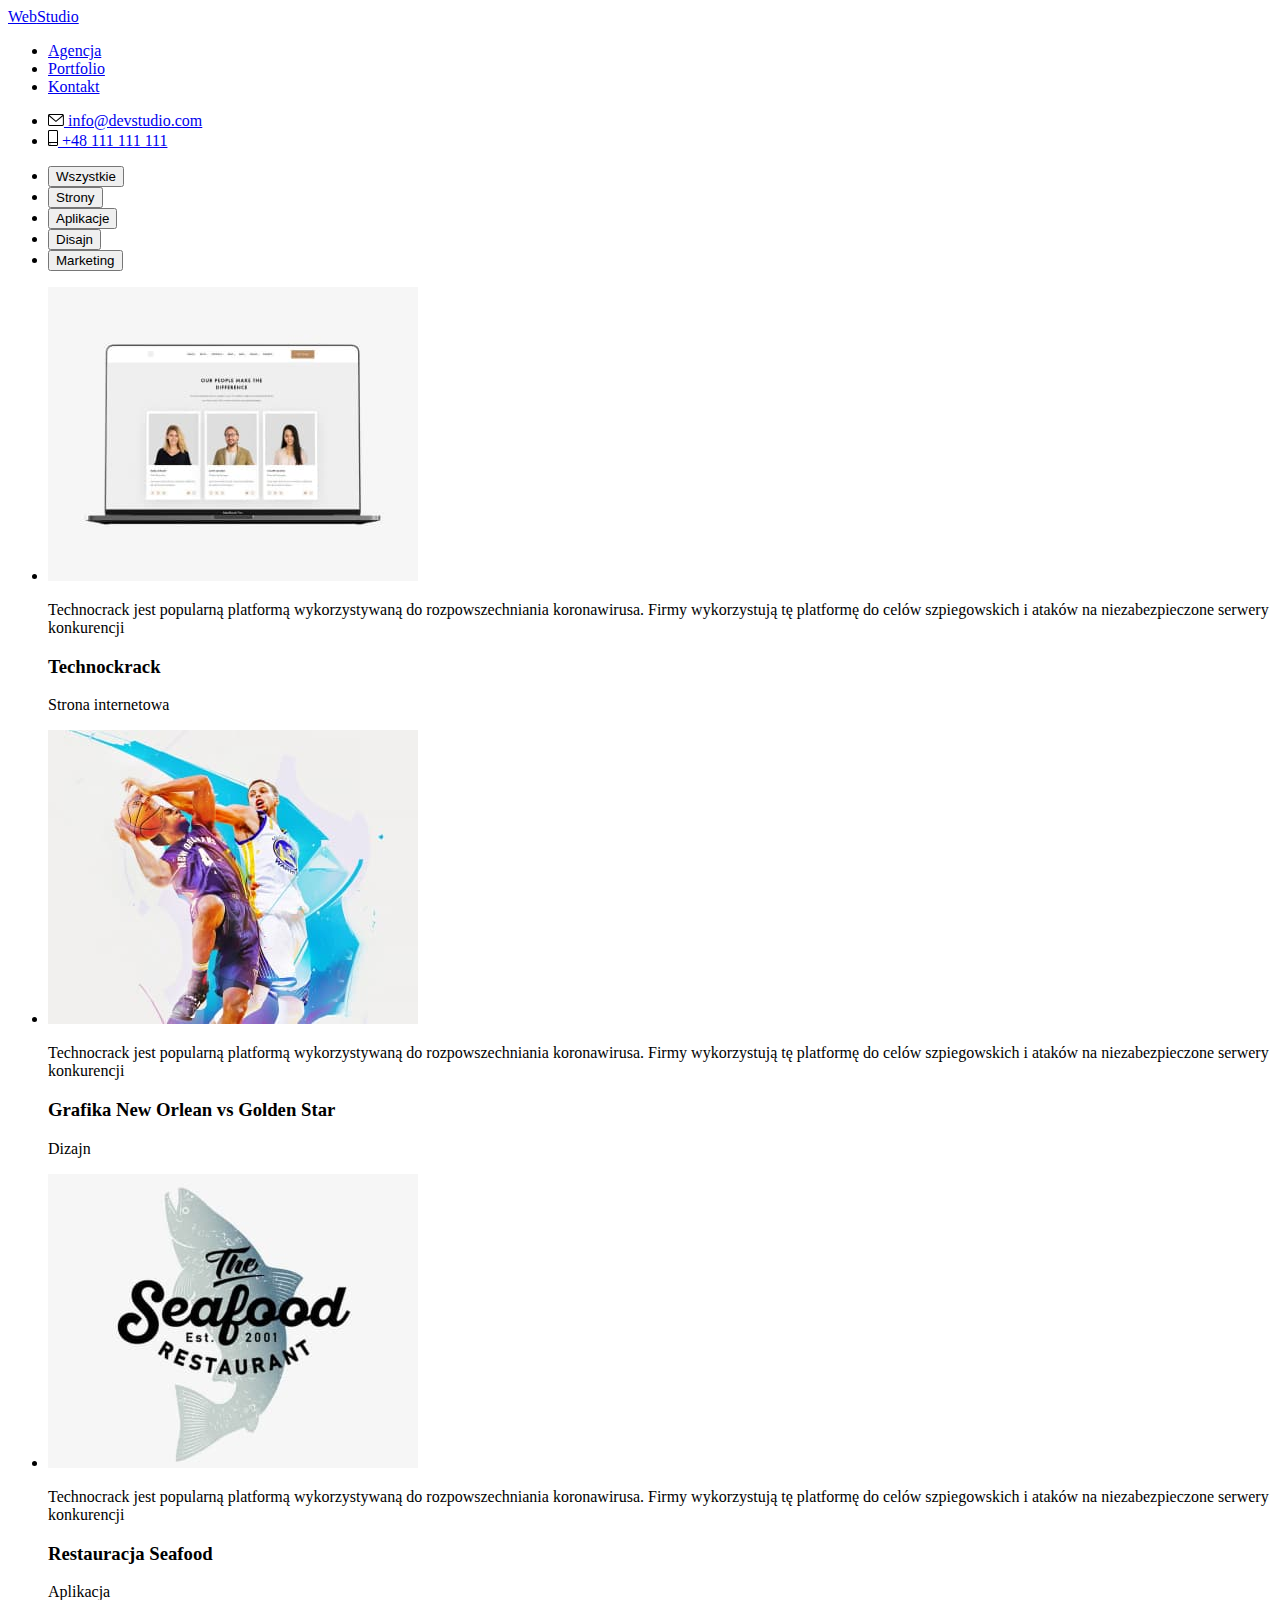
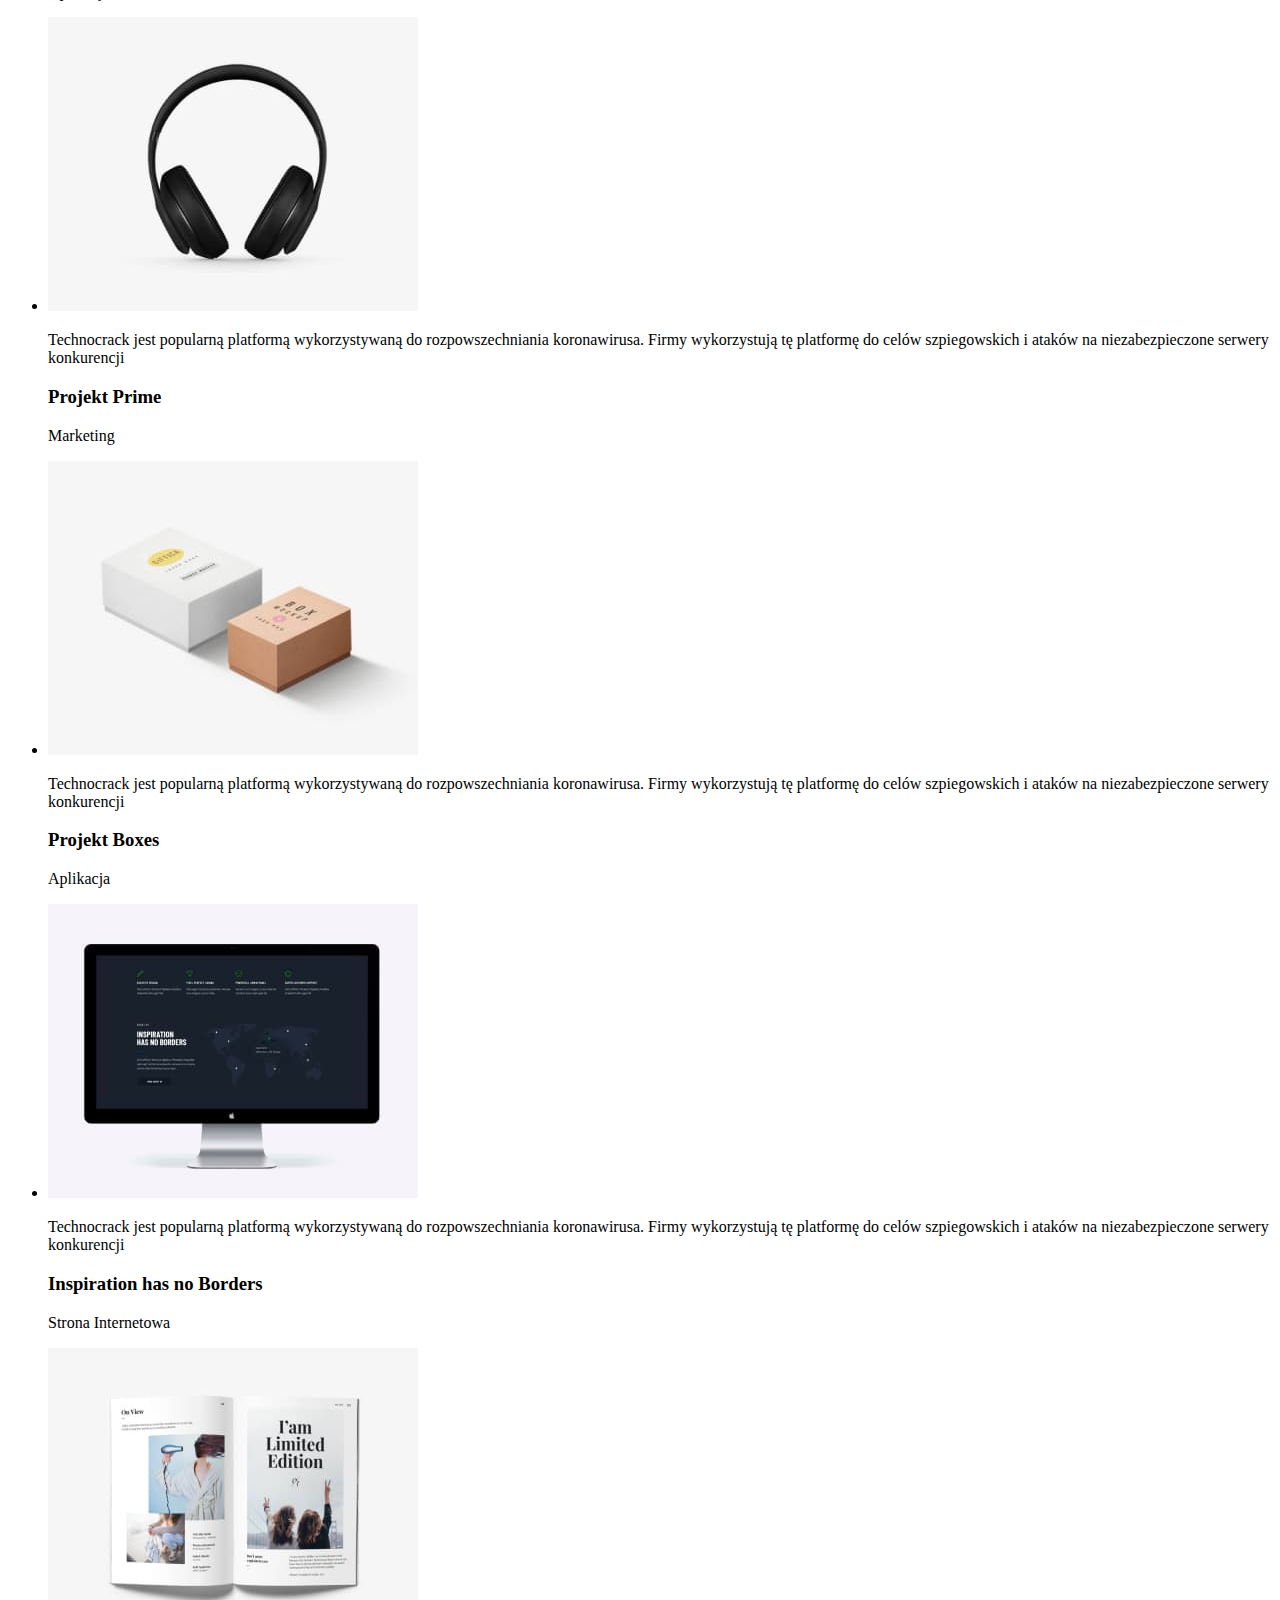
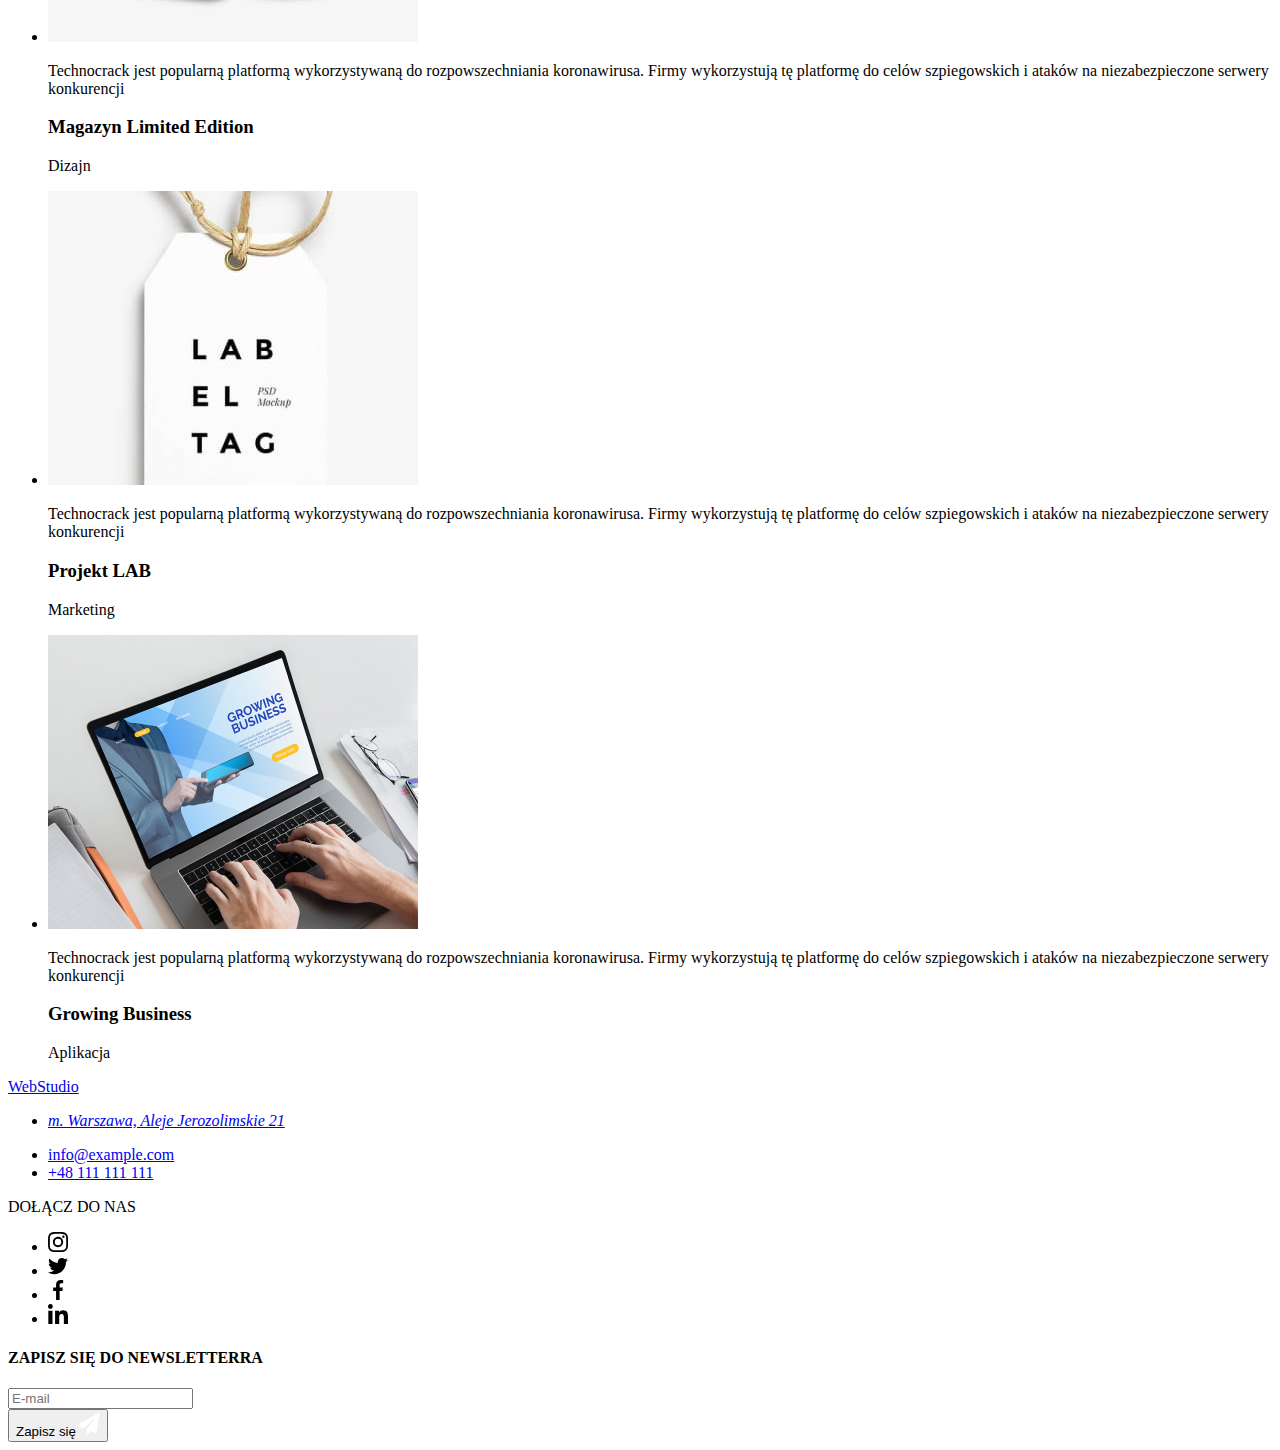
==== portfolio.html @ 10759c7d "e" ====
<!DOCTYPE html>
<html lang="en">

<head>
  <link rel="stylesheet" href="https://cdnjs.cloudflare.com/ajax/libs/modern-normalize/1.1.0/modern-normalize.min.css"
    integrity="sha512-wpPYUAdjBVSE4KJnH1VR1HeZfpl1ub8YT/NKx4PuQ5NmX2tKuGu6U/JRp5y+Y8XG2tV+wKQpNHVUX03MfMFn9Q=="
    crossorigin="anonymous" referrerpolicy="no-referrer" />
  <link rel="stylesheet" href="./css/styles.css" />
  <meta charset="UTF-8" />
  <meta http-equiv="X-UA-Compatible" content="IE=edge" />
  <meta name="viewport" content="width=device-width, initial-scale=1.0" />
  <link rel="preconnect" href="https://fonts.googleapis.com" />
  <link rel="preconnect" href="https://fonts.gstatic.com" crossorigin />
  <link
    href="https://fonts.googleapis.com/css2?family=Montserrat:wght@400;700&family=Raleway:wght@700&family=Roboto:wght@400;500;700&display=swap"
    rel="stylesheet" />
  <title>Web Studio</title>
</head>

<body>
  <header class="page-header">
    <div class="container container-class">
      <div class="logo-position">
        <a class="logo" href="./index.html"><span class="blue-font">Web</span>Studio</a>
      </div>
      <div class="menu-position">
        <nav>
          <ul class="menu1">
            <li class="item">
              <a class="another-none" href="./index.html">Agencja</a>
            </li>
            <li class="item">
              <a class="another-none active" href="./portfolio.html">Portfolio</a>
            </li>
            <li class="item"><a class="another-none" href="#">Kontakt</a></li>
          </ul>
        </nav>
      </div>
      <div class="header-adress">
        <ul>
          <li>
            <a class="clients-item" href="mailto:info@devstudio.com"><svg class="clients-item-svg" width="16px"
                height="12px">
                <use href="./images/icons.svg#icon-envelope"></use>
              </svg>
              info@devstudio.com
            </a>
          </li>
          <li>
            <a class="clients-item" href="tel:48111111111"><svg class="clients-item-svg" width="10px" height="16px">
                <use href="./images/icons.svg#icon-smartphone"></use>
              </svg>
              +48 111 111 111
            </a>
          </li>
        </ul>
      </div>
    </div>
  </header>

  <main>
    <!--portfolio-->
    <section class="section section1">
      <div class="container">
        <ul class="menu">
          <li class="buttons">
            <button class="button" type="button">Wszystkie</button>
          </li>
          <li class="buttons">
            <button class="button" type="button">Strony</button>
          </li>
          <li class="buttons">
            <button class="button" type="button">Aplikacje</button>
          </li>
          <li class="buttons">
            <button class="button" type="button">Disajn</button>
          </li>
          <li class="buttons">
            <button class="button" type="button">Marketing</button>
          </li>
        </ul>

        <ul class="portfolio card-set">
          <li class="card">
            <div class="imgoverlay-container">
              <img class="overlay" src="images/Portfolio/ekran.jpg" alt="ekran monitora" width="370" height="294" />

              <div class="overlay__function">
                <p class="overlay__description">
                  Technocrack jest popularną platformą wykorzystywaną do
                  rozpowszechniania koronawirusa. Firmy wykorzystują tę
                  platformę do celów szpiegowskich i ataków na
                  niezabezpieczone serwery konkurencji
                </p>
              </div>
            </div>
            <div class="h3p">
              <h3>Technockrack</h3>
              <p>Strona internetowa</p>
            </div>
          </li>
          <li class="card">
            <div class="imgoverlay-container">
              <img class="overlay" src="images/Portfolio/koszykarze.jpg" alt="koszykarze z piłką" width="370"
                height="294" />
              <div class="overlay__function">
                <p class="overlay__description">
                  Technocrack jest popularną platformą wykorzystywaną do
                  rozpowszechniania koronawirusa. Firmy wykorzystują tę
                  platformę do celów szpiegowskich i ataków na
                  niezabezpieczone serwery konkurencji
                </p>
              </div>
            </div>
            <div class="h3p">
              <h3>Grafika New Orlean vs Golden Star</h3>
              <p>Dizajn</p>
            </div>
          </li>
          <li class="card">
            <div class="imgoverlay-container">
              <img class="overlay" src="images/Portfolio/logo.jpg" alt="logo restauracji" width="370" height="294" />
              <div class="overlay__function">
                <p class="overlay__description">
                  Technocrack jest popularną platformą wykorzystywaną do
                  rozpowszechniania koronawirusa. Firmy wykorzystują tę
                  platformę do celów szpiegowskich i ataków na
                  niezabezpieczone serwery konkurencji
                </p>
              </div>
            </div>
            <div class="h3p">
              <h3>Restauracja Seafood</h3>
              <p>Aplikacja</p>
            </div>
          </li>
          <li class="card">
            <div class="imgoverlay-container">
              <img class="overlay" src="images/Portfolio/słuchawki.jpg" alt="słuchawki" width="370" height="294" />
              <div class="overlay__function">
                <p class="overlay__description">
                  Technocrack jest popularną platformą wykorzystywaną do
                  rozpowszechniania koronawirusa. Firmy wykorzystują tę
                  platformę do celów szpiegowskich i ataków na
                  niezabezpieczone serwery konkurencji
                </p>
              </div>
            </div>
            <div class="h3p">
              <h3>Projekt Prime</h3>
              <p>Marketing</p>
            </div>
          </li>

          <li class="card">
            <div class="imgoverlay-container">
              <img class="overlay" src="images/Portfolio/boxes.jpg" alt="pudełka" width="370" height="294" />
              <div class="overlay__function">
                <p class="overlay__description">
                  Technocrack jest popularną platformą wykorzystywaną do
                  rozpowszechniania koronawirusa. Firmy wykorzystują tę
                  platformę do celów szpiegowskich i ataków na
                  niezabezpieczone serwery konkurencji
                </p>
              </div>
            </div>
            <div class="h3p">
              <h3>Projekt Boxes</h3>
              <p>Aplikacja</p>
            </div>
          </li>
          <li class="card">
            <div class="imgoverlay-container">
              <img class="overlay" src="images/Portfolio/window.jpg" alt="ekran" width="370" height="294" />
              <div class="overlay__function">
                <p class="overlay__description">
                  Technocrack jest popularną platformą wykorzystywaną do
                  rozpowszechniania koronawirusa. Firmy wykorzystują tę
                  platformę do celów szpiegowskich i ataków na
                  niezabezpieczone serwery konkurencji
                </p>
              </div>
            </div>
            <div class="h3p">
              <h3>Inspiration has no Borders</h3>
              <p>Strona Internetowa</p>
            </div>
          </li>
          <li class="card">
            <div class="imgoverlay-container">
              <img class="overlay" src="images/Portfolio/book.jpg" alt="książka" width="370" height="294" />
              <div class="overlay__function">
                <p class="overlay__description">
                  Technocrack jest popularną platformą wykorzystywaną do
                  rozpowszechniania koronawirusa. Firmy wykorzystują tę
                  platformę do celów szpiegowskich i ataków na
                  niezabezpieczone serwery konkurencji
                </p>
              </div>
            </div>
            <div class="h3p">
              <h3>Magazyn Limited Edition</h3>
              <p>Dizajn</p>
            </div>
          </li>
          <li class="card">
            <div class="imgoverlay-container">
              <img class="overlay" src="images/Portfolio/zawieszka.jpg" alt="zawieszka" width="370" height="294" />
              <div class="overlay__function">
                <p class="overlay__description">
                  Technocrack jest popularną platformą wykorzystywaną do
                  rozpowszechniania koronawirusa. Firmy wykorzystują tę
                  platformę do celów szpiegowskich i ataków na
                  niezabezpieczone serwery konkurencji
                </p>
              </div>
            </div>
            <div class="h3p">
              <h3>Projekt LAB</h3>
              <p>Marketing</p>
            </div>
          </li>
          <li class="card">
            <div class="imgoverlay-container">
              <img class="overlay" src="images/Portfolio/laptop.jpg" alt="laptop" width="370" height="294" />
              <div class="overlay__function">
                <p class="overlay__description">
                  Technocrack jest popularną platformą wykorzystywaną do
                  rozpowszechniania koronawirusa. Firmy wykorzystują tę
                  platformę do celów szpiegowskich i ataków na
                  niezabezpieczone serwery konkurencji
                </p>
              </div>
            </div>
            <div class="h3p">
              <h3>Growing Business</h3>
              <p>Aplikacja</p>
            </div>
          </li>
        </ul>
      </div>
    </section>
  </main>

  <footer>
    <div class="container-footer ">
      <div class="footer-block">
        <a class="logo logo-color" href="#"><span class="blue-font">Web</span>Studio</a>

        <address>
          <ul>
            <li>
              <a href="https://goo.gl/maps/x3iuPh3qe1rizQfR7" target="_blank">m. Warszawa, Aleje
                Jerozolimskie 21</a>
            </li>
          </ul>
        </address>

        <div class="footer-color">
          <ul>
            <li><a href="mailto:info@example.com">info@example.com</a></li>
            <li><a href="tel:48111111111">+48 111 111 111</a></li>
          </ul>
        </div>
      </div>
      <div class="footer-block1">
        <div class="join-to-us">
          <p>DOŁĄCZ DO NAS</p>

         
          <ul>
            <li><a class="item-svg-footer" href="#"><svg width="20px" height="20px">
                  <use href="./images/icons.svg#icon-instagram"></use>
                </svg></a></li>


            <li><a class="item-svg-footer" href="#"><svg width="20px" height="20px">
                  <use href="./images/icons.svg#icon-twitter"></use>
                </svg></a></li>


            <li><a class="item-svg-footer" href="#"><svg width="20px" height="20px">
                  <use href="./images/icons.svg#icon-facebook"></use>
                </svg></a></li>

            <li><a class="item-svg-footer" href="#"><svg width="20px" height="20px">
                  <use href="./images/icons.svg#icon-linkedin"></use>
                </svg></a></li>
          </ul>

        </div>
      </div>
      <div class="footer-block2">
        <h4 class="newsletter-h4">ZAPISZ SIĘ DO NEWSLETTERRA</h4>
       <div class="newsletter-block">
            <form class="newsletter-label">
              <label for="review">
                <input name="review" id="review" placeholder="E-mail">
                
              </label>
            </form>
            <button class="newsletter-button" type="submit">Zapisz się<svg class="svg-icon-send" width="24px"
                height="24px">
                <use href="./images/icons.svg#icon-send"></use>
              </svg></button>
            </div>
      </div>
    </div>

  </footer>
</body>

</html>
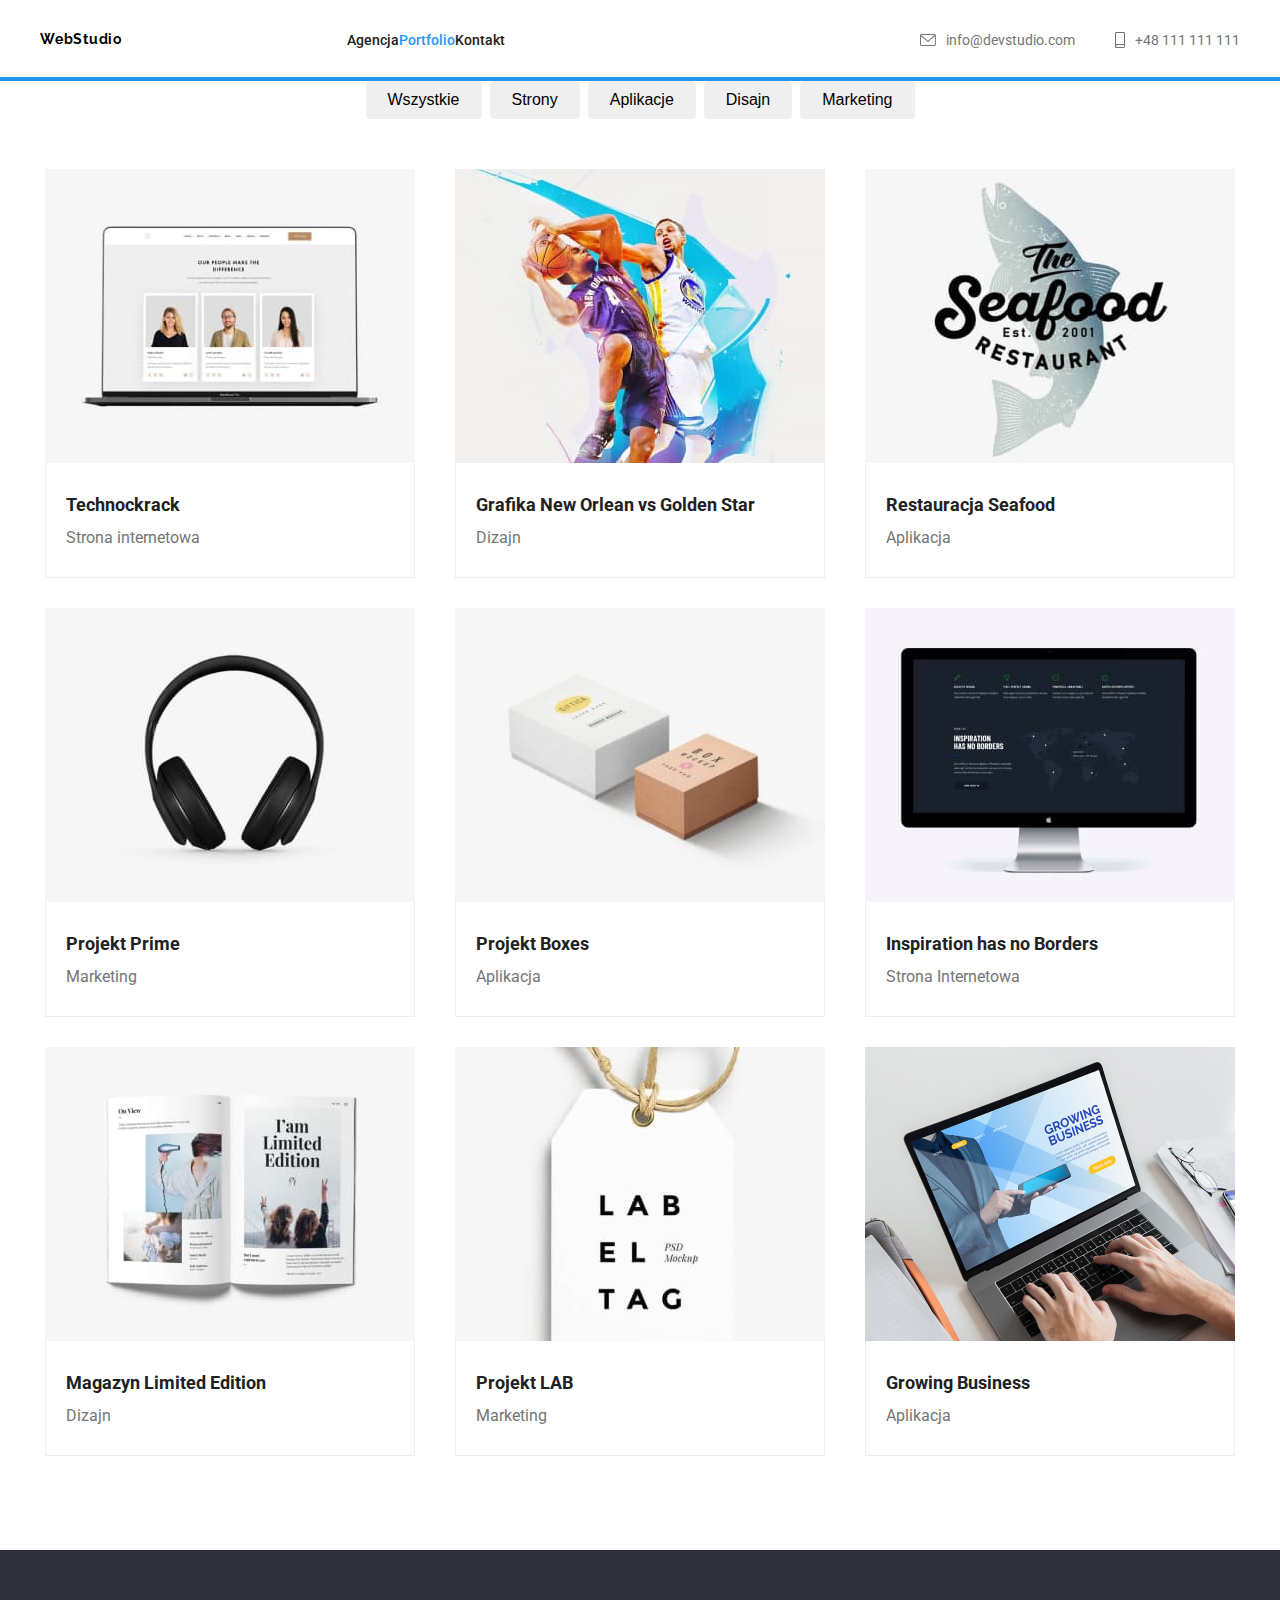
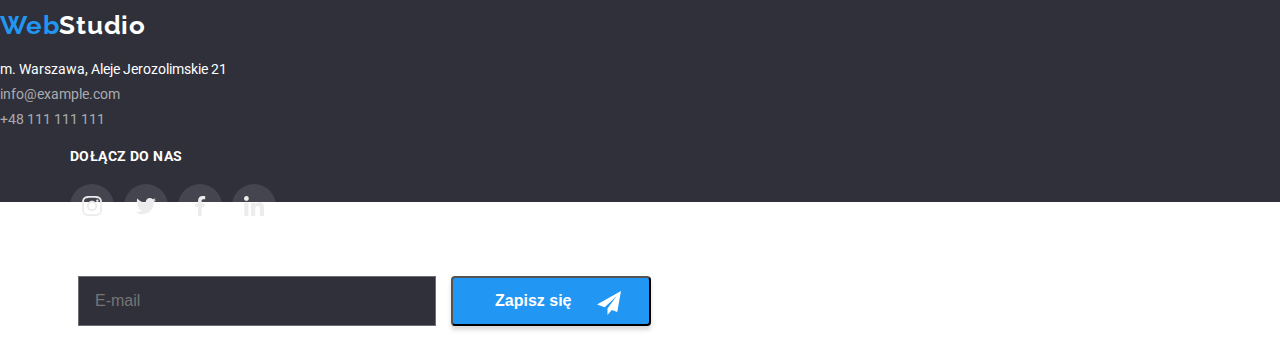
==== commit 60c67830: "feat and init hw-07" ====
--- a/portfolio.html
+++ b/portfolio.html
@@ -5,7 +5,7 @@
   <link rel="stylesheet" href="https://cdnjs.cloudflare.com/ajax/libs/modern-normalize/1.1.0/modern-normalize.min.css"
     integrity="sha512-wpPYUAdjBVSE4KJnH1VR1HeZfpl1ub8YT/NKx4PuQ5NmX2tKuGu6U/JRp5y+Y8XG2tV+wKQpNHVUX03MfMFn9Q=="
     crossorigin="anonymous" referrerpolicy="no-referrer" />
-  <link rel="stylesheet" href="./css/styles.css" />
+  <link rel="stylesheet" href="./css/main.min.css" />
   <meta charset="UTF-8" />
   <meta http-equiv="X-UA-Compatible" content="IE=edge" />
   <meta name="viewport" content="width=device-width, initial-scale=1.0" />
@@ -20,19 +20,19 @@
 <body>
   <header class="page-header">
     <div class="container container-class">
-      <div class="logo-position">
-        <a class="logo" href="./index.html"><span class="blue-font">Web</span>Studio</a>
-      </div>
-      <div class="menu-position">
+      <div class="logo">
+        <a class="logo-light" href="./index.html"><span class="logo-hover">Web</span>Studio</a>
+      </div>
+      <div class="header-navigation">
         <nav>
-          <ul class="menu1">
-            <li class="item">
-              <a class="another-none" href="./index.html">Agencja</a>
-            </li>
-            <li class="item">
-              <a class="another-none active" href="./portfolio.html">Portfolio</a>
-            </li>
-            <li class="item"><a class="another-none" href="#">Kontakt</a></li>
+          <ul class="navi">
+            <li class="navi-item">
+              <a class="navi-link" href="./index.html">Agencja</a>
+            </li>
+            <li class="navi-item">
+              <a class="navi-link active" href="./portfolio.html">Portfolio</a>
+            </li>
+            <li class="navi-item"><a class="navi-link" href="#">Kontakt</a></li>
           </ul>
         </nav>
       </div>
@@ -60,7 +60,7 @@
 
   <main>
     <!--portfolio-->
-    <section class="section section1">
+    <section class="section section-secondary">
       <div class="container">
         <ul class="menu">
           <li class="buttons">
@@ -80,8 +80,8 @@
           </li>
         </ul>
 
-        <ul class="portfolio card-set">
-          <li class="card">
+        <ul class="portfolio card">
+          <li class="card-set">
             <div class="imgoverlay-container">
               <img class="overlay" src="images/Portfolio/ekran.jpg" alt="ekran monitora" width="370" height="294" />
 
@@ -94,12 +94,12 @@
                 </p>
               </div>
             </div>
-            <div class="h3p">
+            <div class="card-title">
               <h3>Technockrack</h3>
               <p>Strona internetowa</p>
             </div>
           </li>
-          <li class="card">
+          <li class="card-set">
             <div class="imgoverlay-container">
               <img class="overlay" src="images/Portfolio/koszykarze.jpg" alt="koszykarze z piłką" width="370"
                 height="294" />
@@ -112,12 +112,12 @@
                 </p>
               </div>
             </div>
-            <div class="h3p">
+            <div class="card-title">
               <h3>Grafika New Orlean vs Golden Star</h3>
               <p>Dizajn</p>
             </div>
           </li>
-          <li class="card">
+          <li class="card-set">
             <div class="imgoverlay-container">
               <img class="overlay" src="images/Portfolio/logo.jpg" alt="logo restauracji" width="370" height="294" />
               <div class="overlay__function">
@@ -129,12 +129,12 @@
                 </p>
               </div>
             </div>
-            <div class="h3p">
+            <div class="card-title">
               <h3>Restauracja Seafood</h3>
               <p>Aplikacja</p>
             </div>
           </li>
-          <li class="card">
+          <li class="card-set">
             <div class="imgoverlay-container">
               <img class="overlay" src="images/Portfolio/słuchawki.jpg" alt="słuchawki" width="370" height="294" />
               <div class="overlay__function">
@@ -146,13 +146,13 @@
                 </p>
               </div>
             </div>
-            <div class="h3p">
+            <div class="card-title">
               <h3>Projekt Prime</h3>
               <p>Marketing</p>
             </div>
           </li>
 
-          <li class="card">
+          <li class="card-set">
             <div class="imgoverlay-container">
               <img class="overlay" src="images/Portfolio/boxes.jpg" alt="pudełka" width="370" height="294" />
               <div class="overlay__function">
@@ -164,12 +164,12 @@
                 </p>
               </div>
             </div>
-            <div class="h3p">
+            <div class="card-title">
               <h3>Projekt Boxes</h3>
               <p>Aplikacja</p>
             </div>
           </li>
-          <li class="card">
+          <li class="card-set">
             <div class="imgoverlay-container">
               <img class="overlay" src="images/Portfolio/window.jpg" alt="ekran" width="370" height="294" />
               <div class="overlay__function">
@@ -181,12 +181,12 @@
                 </p>
               </div>
             </div>
-            <div class="h3p">
+            <div class="card-title">
               <h3>Inspiration has no Borders</h3>
               <p>Strona Internetowa</p>
             </div>
           </li>
-          <li class="card">
+          <li class="card-set">
             <div class="imgoverlay-container">
               <img class="overlay" src="images/Portfolio/book.jpg" alt="książka" width="370" height="294" />
               <div class="overlay__function">
@@ -198,12 +198,12 @@
                 </p>
               </div>
             </div>
-            <div class="h3p">
+            <div class="card-title">
               <h3>Magazyn Limited Edition</h3>
               <p>Dizajn</p>
             </div>
           </li>
-          <li class="card">
+          <li class="card-set">
             <div class="imgoverlay-container">
               <img class="overlay" src="images/Portfolio/zawieszka.jpg" alt="zawieszka" width="370" height="294" />
               <div class="overlay__function">
@@ -215,12 +215,12 @@
                 </p>
               </div>
             </div>
-            <div class="h3p">
+            <div class="card-title">
               <h3>Projekt LAB</h3>
               <p>Marketing</p>
             </div>
           </li>
-          <li class="card">
+          <li class="card-set">
             <div class="imgoverlay-container">
               <img class="overlay" src="images/Portfolio/laptop.jpg" alt="laptop" width="370" height="294" />
               <div class="overlay__function">
@@ -232,7 +232,7 @@
                 </p>
               </div>
             </div>
-            <div class="h3p">
+            <div class="card-title">
               <h3>Growing Business</h3>
               <p>Aplikacja</p>
             </div>
@@ -243,70 +243,72 @@
   </main>
 
   <footer>
-    <div class="container-footer ">
-      <div class="footer-block">
-        <a class="logo logo-color" href="#"><span class="blue-font">Web</span>Studio</a>
+    <div class="page-footer">
+      <div class="container">
+        <a class="logo logo-dark" href="#"><span class="logo-color">Web</span>Studio</a>
 
         <address>
           <ul>
             <li>
-              <a href="https://goo.gl/maps/x3iuPh3qe1rizQfR7" target="_blank">m. Warszawa, Aleje
-                Jerozolimskie 21</a>
+              <a href="https://goo.gl/maps/x3iuPh3qe1rizQfR7" target="_blank">m. Warszawa, Aleje Jerozolimskie 21</a>
             </li>
           </ul>
         </address>
 
-        <div class="footer-color">
+        <div class="contacts">
           <ul>
             <li><a href="mailto:info@example.com">info@example.com</a></li>
             <li><a href="tel:48111111111">+48 111 111 111</a></li>
           </ul>
         </div>
       </div>
-      <div class="footer-block1">
-        <div class="join-to-us">
+      <div class="join-to-us">
+        <div class="join-to-us-title">
           <p>DOŁĄCZ DO NAS</p>
 
-         
           <ul>
-            <li><a class="item-svg-footer" href="#"><svg width="20px" height="20px">
+            <li>
+              <a class="join-to-us-svg" href="#"><svg width="20px" height="20px">
                   <use href="./images/icons.svg#icon-instagram"></use>
-                </svg></a></li>
-
-
-            <li><a class="item-svg-footer" href="#"><svg width="20px" height="20px">
+                </svg></a>
+            </li>
+
+            <li>
+              <a class="join-to-us-svg" href="#"><svg width="20px" height="20px">
                   <use href="./images/icons.svg#icon-twitter"></use>
-                </svg></a></li>
-
-
-            <li><a class="item-svg-footer" href="#"><svg width="20px" height="20px">
+                </svg></a>
+            </li>
+
+            <li>
+              <a class="join-to-us-svg" href="#"><svg width="20px" height="20px">
                   <use href="./images/icons.svg#icon-facebook"></use>
-                </svg></a></li>
-
-            <li><a class="item-svg-footer" href="#"><svg width="20px" height="20px">
+                </svg></a>
+            </li>
+
+            <li>
+              <a class="join-to-us-svg" href="#"><svg width="20px" height="20px">
                   <use href="./images/icons.svg#icon-linkedin"></use>
-                </svg></a></li>
+                </svg></a>
+            </li>
           </ul>
-
         </div>
       </div>
-      <div class="footer-block2">
-        <h4 class="newsletter-h4">ZAPISZ SIĘ DO NEWSLETTERRA</h4>
-       <div class="newsletter-block">
-            <form class="newsletter-label">
-              <label for="review">
-                <input name="review" id="review" placeholder="E-mail">
-                
-              </label>
-            </form>
-            <button class="newsletter-button" type="submit">Zapisz się<svg class="svg-icon-send" width="24px"
-                height="24px">
-                <use href="./images/icons.svg#icon-send"></use>
-              </svg></button>
-            </div>
+      <div class="newsletter">
+        <h4 class="newsletter-title">ZAPISZ SIĘ DO NEWSLETTERRA</h4>
+        <div class="newsletter-block">
+          <form class="newsletter-label">
+            <label for="review">
+              <input name="review" id="review" placeholder="E-mail" />
+            </label>
+          </form>
+          <button class="newsletter-button" type="submit">
+            Zapisz się<svg class="newsletter-icon" width="24px" height="24px">
+              <use href="./images/icons.svg#icon-send"></use>
+            </svg>
+          </button>
+        </div>
       </div>
     </div>
-
   </footer>
 </body>
 
--- a/css/main.min.css
+++ b/css/main.min.css
@@ -0,0 +1 @@
+.page-header{border-bottom:1px solid #ececec}.page-header li{list-style-type:none}.header-adress{color:#757575}.header-adress>a:last-child{margin-left:50px}.header-adress li :hover,.header-adress li:focus{fill:#2196f3;color:#2196f3;cursor:pointer;-webkit-transition:250ms cubic-bezier(0.4, 0, 0.2, 1);transition:250ms cubic-bezier(0.4, 0, 0.2, 1)}.header-adress ul{display:-webkit-box;display:-ms-flexbox;display:flex;text-align:center;-webkit-box-pack:center;-ms-flex-pack:center;justify-content:center;color:#757575}.header-adress li{-webkit-column-gap:30px;-moz-column-gap:30px;column-gap:30px;padding-left:10px;fill:#757575}.header-adress a{display:-webkit-box;display:-ms-flexbox;display:flex;-webkit-box-align:center;-ms-flex-align:center;align-items:center;-webkit-box-pack:center;-ms-flex-pack:center;justify-content:center;color:#757575}.clients-item{margin-left:30px}.clients-item-svg{margin-right:10px}.header-adress{-webkit-box-pack:right;-ms-flex-pack:right;justify-content:right;display:-webkit-box;display:-ms-flexbox;display:flex;-webkit-box-align:center;-ms-flex-align:center;align-items:center;color:#757575}.navi-link:hover::after{content:"";-webkit-box-align:center;-ms-flex-align:center;align-items:center;display:inline-block;border-radius:4px;width:100%;margin-top:45px;position:absolute;left:0%;border-bottom:solid 4px #2196f3;-webkit-transition:250ms cubic-bezier(0.4, 0, 0.2, 1);transition:250ms cubic-bezier(0.4, 0, 0.2, 1)}.header-navigation{display:block;-webkit-box-pack:center;-ms-flex-pack:center;justify-content:center}.navi{list-style:none;display:-webkit-box;display:-ms-flexbox;display:flex;margin-right:150px}.item{position:relative}header-contact-link{display:-webkit-box;display:-ms-flexbox;display:flex;-webkit-box-align:center;-ms-flex-align:center;align-items:center}.active::after{content:"";display:inline-block;width:100%;left:0;margin-top:45px;position:absolute;border-bottom:solid 4px #2196f3;-webkit-transition:250ms cubic-bezier(0.4, 0, 0.2, 1);transition:250ms cubic-bezier(0.4, 0, 0.2, 1)}.active{color:#2196f3}.navi-link:hover,.navi-link:focus{color:#2196f3;-webkit-transition:250ms cubic-bezier(0.4, 0, 0.2, 1);transition:250ms cubic-bezier(0.4, 0, 0.2, 1)}.navi-link{font-size:14px;font-weight:500;line-height:100%}.navi>.item:not(:last-child){margin-right:46px}.container{max-width:1200px;width:100%;margin:0 auto;line-height:100%}.container-class{width:100%;line-height:100%;margin:0 auto;display:-webkit-box;display:-ms-flexbox;display:flex;padding:24px 0 25px;-webkit-box-pack:justify;-ms-flex-pack:justify;justify-content:space-between;-webkit-box-align:center;-ms-flex-align:center;align-items:center}.container-footer{display:-webkit-box;display:-ms-flexbox;display:flex;max-width:1200px;width:100%;margin:0 auto;line-height:100%}.container-title{-webkit-box-align:center;-ms-flex-align:center;align-items:center;padding:94px 0px 50px 0px}footer{background-color:#2f303a;padding:60px 0;height:252px;width:100%;display:-webkit-box;display:-ms-flexbox;display:flex}.contacts a:hover,.contacts a:focus{color:#2196f3;cursor:pointer;-webkit-transition:250ms cubic-bezier(0.4, 0, 0.2, 1);transition:250ms cubic-bezier(0.4, 0, 0.2, 1)}.join-to-us-title ul{display:-webkit-box;display:-ms-flexbox;display:flex;text-align:center;-webkit-box-pack:left;-ms-flex-pack:left;justify-content:left;list-style-type:none}.join-to-us-title li:not(:first-child){margin-left:10px}.join-to-us-title p{color:#fff;padding-bottom:20px;font-size:14px;font-weight:700;line-height:16px;letter-spacing:.03em}.join-to-us-title{margin-left:70px;width:206px;padding-top:12px}.address{font-size:14px;font-weight:400;line-height:24px;text-decoration:none}address li{list-style-type:none}.contacts li{padding-bottom:9px;list-style-type:none}.contacts a{color:rgba(255,255,255,.6)}.newsletter-title{size:14px;color:#fff;padding-top:12px;padding-bottom:20px;letter-spacing:.03em}.newsletter-block{display:-webkit-box;display:-ms-flexbox;display:flex}.newsletter-label:hover input,.newsletter-label:focus+input{border:1px solid #2196f3;-webkit-transition:250ms cubic-bezier(0.4, 0, 0.2, 1);transition:250ms cubic-bezier(0.4, 0, 0.2, 1)}.newsletter-label input{width:358px;height:50px;background-color:#2f303a;border:1px solid rgba(255,255,255,.3);font-size:16px;font-weight:400;padding-left:16px;color:#fff}.newsletter{padding-left:78px}.newsletter-label{padding-right:15px;padding-bottom:20px}.logo{color:#fff;display:-webkit-box;display:-ms-flexbox;display:flex;font-family:Raleway;font-size:26px;font-weight:700;line-height:31px;letter-spacing:.03em}.logo_hover,.logo_fokus{color:#2196f3;-webkit-transition:250ms cubic-bezier(0.4, 0, 0.2, 1);transition:250ms cubic-bezier(0.4, 0, 0.2, 1)}.logo-light{color:#000}.logo-dark{color:#fff}.logo-color{color:#2196f3}.section{padding-bottom:94px}section{margin:0 auto}.section1{padding-top:94px}body{font-family:"Roboto",sans-serif;color:#212121;margin:0 auto}header{max-width:1600px;display:-webkit-box;display:-ms-flexbox;display:flex;margin:0 auto}p{font-weight:400;font-size:16px;line-height:30px;color:#757575}h4{font-size:14px;font-weight:700;line-height:16px;text-align:left;padding-top:30px;padding-bottom:10px}h3{font:700;font-size:18px;line-height:36px}h2{font-size:36px;font-weight:700;line-height:42px;letter-spacing:.03em;text-align:center;height:42px;margin-bottom:50px}h1{font-weight:900;font-size:44px;line-height:60px;color:#fff;text-align:center}a{text-decoration:none;color:#212121;font-size:14px}link{text-decoration:none;color:#f0f8ff}*{-webkit-box-sizing:border-box;box-sizing:border-box;margin:0;padding:0}header{max-width:1600px;display:-webkit-box;display:-ms-flexbox;display:flex;margin:0 auto}a:hover,a:focus{color:#2196f3;-webkit-transition:250ms cubic-bezier(0.4, 0, 0.2, 1);transition:250ms cubic-bezier(0.4, 0, 0.2, 1)}.href :hover,.href:focus{color:#2196f3;-webkit-transition:250ms cubic-bezier(0.4, 0, 0.2, 1);transition:250ms cubic-bezier(0.4, 0, 0.2, 1)}address a{font-style:normal;color:#fff}.footer-adress a{color:#fff}address{padding:20px 0 9px}.modal input:focus+svg{color:#2196f3;fill:#2196f3;-webkit-transition:250ms cubic-bezier(0.4, 0, 0.2, 1);transition:250ms cubic-bezier(0.4, 0, 0.2, 1)}.backdrop{position:fixed;top:0;left:0;width:100%;height:100%;background-color:rgba(0,0,0,.2);z-index:1}.modal{position:absolute;top:50%;left:50%;-webkit-transform:translate(-50%, -50%);transform:translate(-50%, -50%);width:528px;min-height:581px;background-color:#fff;-webkit-box-shadow:0px 1px 3px rgba(0,0,0,.12),0px 1px 1px rgba(0,0,0,.14),0px 2px 1px rgba(0,0,0,.2);box-shadow:0px 1px 3px rgba(0,0,0,.12),0px 1px 1px rgba(0,0,0,.14),0px 2px 1px rgba(0,0,0,.2);z-index:2;border-radius:4px;padding:40px}.modal h3{text-align:center;size:20px;font-weight:700}.is-hidden{opacity:0;visibility:hidden;pointer-events:none}.overlay__function{color:#fff;height:100%;-webkit-transform:100%;transform:100%}.modal-color input{background-color:#fff;border:1px solid rgba(33,33,33,.2);border-radius:4px;width:448px;height:40px}.checkbox input{background-color:#fff;border:1px solid rgba(33,33,33,.2);border-radius:4px;width:448px;height:40px}.modal-reg{text-decoration:underline;color:#2196f3;display:-webkit-box;display:-ms-flexbox;display:flex}.modal-color{padding:10px 0 4px 0;font-size:12px;line-height:14px;letter-spacing:0,1em;color:#757575}.modal input:hover+svg,.modal input:focus+svg{fill:#2196f3;-webkit-transition:250ms cubic-bezier(0.4, 0, 0.2, 1);transition:250ms cubic-bezier(0.4, 0, 0.2, 1)}.svg-icon-modal{fill:#212121;position:absolute;top:40px;left:15px}.modal input{padding:0 35px;margin-top:4px}.svg-icon-bird{position:absolute}.checkbox p{display:-webkit-box;display:-ms-flexbox;display:flex;padding-left:7px}.modal input:focus,.modal input:hover{border:1px solid #2196f3;fill:#2196f3;-webkit-transition:250ms cubic-bezier(0.4, 0, 0.2, 1);transition:250ms cubic-bezier(0.4, 0, 0.2, 1);outline:none}.modal textarea:focus,.modal textarea:hover{border:1px solid #2196f3;fill:#2196f3;outline:none;-webkit-transition:250ms cubic-bezier(0.4, 0, 0.2, 1);transition:250ms cubic-bezier(0.4, 0, 0.2, 1)}textarea{border:1px solid rgba(33,33,33,.2);border-radius:4px;margin-top:4px}label{position:relative;display:-webkit-box;display:-ms-flexbox;display:flex;-webkit-box-orient:vertical;-webkit-box-direction:normal;-ms-flex-direction:column;flex-direction:column}.modal textarea{width:448px;height:120px;resize:none;padding:12px 0 0 16px}.checkbox{position:static;-webkit-box-orient:horizontal;-webkit-box-direction:normal;-ms-flex-direction:row;flex-direction:row;-webkit-box-align:center;-ms-flex-align:center;align-items:center;-webkit-box-pack:center;-ms-flex-pack:center;justify-content:center}.checkbox a{padding:0 5px}.modal-accept{width:16px;height:15px;margin-right:8px;position:relative;border:2px solid #212121;border-radius:3px}.modal-check{display:-webkit-box;display:-ms-flexbox;display:flex}.modal-accept input{position:absolute;z-index:200;width:18px;height:16px;-webkit-appearance:none;-moz-appearance:none;appearance:none;display:-webkit-box;display:-ms-flexbox;display:flex}.checkbox input{visibility:hidden}.modal-accept svg{border-radius:3px;width:16px;height:16px;padding:2px;z-index:102;top:-2px;left:-2px;position:absolute;display:none}.modal-accept input:checked+svg{background-color:#2196f3;border:none;display:block;fill:#fff;-webkit-transition:250ms cubic-bezier(0.4, 0, 0.2, 1);transition:250ms cubic-bezier(0.4, 0, 0.2, 1)}.label{-webkit-box-pack:center;-ms-flex-pack:center;justify-content:center;font-size:14px;font-weight:700;line-height:16.41px;color:#fff}.btn-close{display:block;position:absolute;top:8px;right:8px;background-color:#fff;border:1px solid rgba(0,0,0,.1);border-radius:50%;cursor:pointer;width:30px;height:30px}.btn-close:hover{color:#2196f3;-webkit-transition:250ms cubic-bezier(0.4, 0, 0.2, 1);transition:250ms cubic-bezier(0.4, 0, 0.2, 1)}.button-modal{display:block;width:200px;height:50px;color:#fff;border:none;-webkit-box-shadow:0px 4px 4px rgba(0,0,0,.15);box-shadow:0px 4px 4px rgba(0,0,0,.15);background-color:#2196f3;border-radius:4px;margin:0 auto;position:inherit;margin-top:20px;cursor:pointer}.modal button-modal{margin:0 auto;padding:auto}.button{line-height:139%;cursor:pointer;text-align:center;-webkit-box-align:center;-ms-flex-align:center;align-items:center;font-weight:500;font-size:16px;line-height:26px;border:none;border-radius:4px;height:38px;padding:6px 22px}.button-start{border:none;border-radius:4px;display:block;cursor:pointer;width:200px;height:50px;background:#2196f3;margin:0 auto;padding:0 auto;margin-top:30px;text-align:center;color:#fff}.newsletter-button{display:block;width:200px;height:50px;position:relative;font-weight:700;font-size:16px;cursor:pointer;line-height:30px;background-color:#2196f3;-webkit-box-shadow:0px 4px 4px 0px rgba(0,0,0,.1490196078);box-shadow:0px 4px 4px 0px rgba(0,0,0,.1490196078);border-radius:4px;color:#fff;margin:0 auto;text-align:start;padding:0 42px;-webkit-transition:250ms cubic-bezier(0.4, 0, 0.2, 1);transition:250ms cubic-bezier(0.4, 0, 0.2, 1)}.modal{top:50%;left:50%;width:400px;height:300px;background-color:teal;position:fixed;z-index:1;-webkit-transition-property:visibility,opacity,-webkit-transform;transition-property:visibility,opacity,-webkit-transform;transition-property:visibility,opacity,transform;transition-property:visibility,opacity,transform,-webkit-transform;-webkit-transition-duration:2s;transition-duration:2s;-webkit-transform:translateX(-50%) translateY(-50%) scale(1) rotate(720deg) skew(0deg, 0deg);transform:translateX(-50%) translateY(-50%) scale(1) rotate(720deg) skew(0deg, 0deg);opacity:1;visibility:visible;display:block}.is-hidden{pointer-events:none;visibility:hidden;opacity:0;-webkit-transform:translateX(-50%) translateY(-50%) scale(0) rotate(0deg) skew(40deg, 40deg);transform:translateX(-50%) translateY(-50%) scale(0) rotate(0deg) skew(40deg, 40deg)}.href{line-height:146%}.card{-ms-flex-preferred-size:calc((100% - 60px)/3);flex-basis:calc((100% - 60px)/3)}.card-set img{display:block;width:100%}.card-set{display:-webkit-box;display:-ms-flexbox;display:flex;-webkit-box-orient:vertical;-webkit-box-direction:normal;-ms-flex-direction:column;flex-direction:column;position:relative;overflow:hidden;margin:0 auto;z-index:0}.imgoverlay-container{position:relative;overflow:hidden}.card-set:hover .overlay__function{-webkit-transition-duration:250ms;transition-duration:250ms;-webkit-transition-timing-function:cubic-bezier(0.4, 0, 0.2, 1);transition-timing-function:cubic-bezier(0.4, 0, 0.2, 1);-webkit-transform:translatex(0);transform:translatex(0)}.overlay{position:relative;width:370px;height:294px;overflow:hidden}.overlay__function{top:0;left:0;position:absolute;background-color:rgba(33,150,243,.9);-webkit-transform:translateY(200%);transform:translateY(200%);-webkit-transition:-webkit-transform 500ms ease;transition:-webkit-transform 500ms ease;transition:transform 500ms ease;transition:transform 500ms ease, -webkit-transform 500ms ease;transition:transform 500ms ease,-webkit-transform 500ms ease}.overlay__description{font-size:18px;color:#fff;line-height:1.55;letter-spacing:.03em;color:var(--white-text);padding-top:49px;padding-left:24px;padding-right:45px;z-index:1}.overlay__function{display:inline-block;background-color:rgba(33,150,243,.9)}.overlay__function:is(:hover){-webkit-transition-duration:250ms;transition-duration:250ms;-webkit-transition-timing-function:cubic-bezier(0.4, 0, 0.2, 1);transition-timing-function:cubic-bezier(0.4, 0, 0.2, 1);-webkit-transform:translatex(0);transform:translatex(0)}.card{display:-webkit-box;display:-ms-flexbox;display:flex;-ms-flex-wrap:wrap;flex-wrap:wrap;list-style:none;gap:30px;height:100%}.card-set:focus,.card-set:hover{-webkit-box-shadow:1px 4px 6px 0px rgba(0,0,0,.16);box-shadow:1px 4px 6px 0px rgba(0,0,0,.16);-webkit-box-shadow:0px 4px 4px 0px rgba(0,0,0,.06);box-shadow:0px 4px 4px 0px rgba(0,0,0,.06);-webkit-box-shadow:0px 1px 1px 0px rgba(0,0,0,.12);box-shadow:0px 1px 1px 0px rgba(0,0,0,.12);cursor:pointer;-webkit-transition:250ms cubic-bezier(0.4, 0, 0.2, 1);transition:250ms cubic-bezier(0.4, 0, 0.2, 1)}.card-title{padding:24px 20px;border-bottom:1px solid #eee;border-left:1px solid #eee;border-right:1px solid #eee}.img{background-size:1600px 600px;-webkit-box-align:center;-ms-flex-align:center;align-items:center;display:-webkit-box;display:-ms-flexbox;display:flex;-webkit-box-pack:center;-ms-flex-pack:center;justify-content:center;max-width:1600px;height:600px;margin:0 auto;background:-webkit-gradient(linear, left top, left bottom, from(rgba(47, 48, 58, 0.4)), to(rgba(47, 48, 58, 0.4))),url(../images/index-picture/Img.png);background:linear-gradient(rgba(47, 48, 58, 0.4), rgba(47, 48, 58, 0.4)),url(../images/index-picture/Img.png)}.buttons :hover,.buttons:focus{background-color:#2196f3;color:#fff;border-radius:4px;-webkit-box-shadow:0px 2px 2px 0px rgba(0,0,0,.12),0px 1px 2px 0px rgba(0,0,0,.08),0px 3px 1px 0px rgba(0,0,0,.1);box-shadow:0px 2px 2px 0px rgba(0,0,0,.12),0px 1px 2px 0px rgba(0,0,0,.08),0px 3px 1px 0px rgba(0,0,0,.1);-webkit-transition:250ms cubic-bezier(0.4, 0, 0.2, 1);transition:250ms cubic-bezier(0.4, 0, 0.2, 1)}.buttons{font-size:16px;font-weight:500;line-height:139%;line-height:26px;letter-spacing:.03em;text-align:center}.menu>.buttons:not(:last-child){margin-right:8px}.menu{display:-webkit-box;display:-ms-flexbox;display:flex;list-style:none;-webkit-box-pack:center;-ms-flex-pack:center;justify-content:center;padding-bottom:50px}.about-us-background{background-color:#f5f4fa;width:270px;height:120px;display:-webkit-box;display:-ms-flexbox;display:flex;-webkit-box-pack:center;-ms-flex-pack:center;justify-content:center;padding-top:25px;text-align:center}.about-us-svg{display:-webkit-box;display:-ms-flexbox;display:flex;-webkit-box-pack:center;-ms-flex-pack:center;justify-content:center;width:70px;height:70px}.team-svg{fill:#afb1b8;padding-top:16px;width:206px;margin:0 auto;height:44px;display:-webkit-box;display:-ms-flexbox;display:flex;-ms-flex-pack:distribute;justify-content:space-around}.team-background{fill:#afb1b8;list-style-type:none;display:-webkit-box;display:-ms-flexbox;display:flex;-webkit-box-align:center;-ms-flex-align:center;align-items:center;border-radius:50%;width:44px;height:44px;-ms-flex-pack:distribute;justify-content:space-around}.team-background:hover,.team-background:focus{fill:#fff;background-color:#2196f3;cursor:pointer;-webkit-transition:250ms cubic-bezier(0.4, 0, 0.2, 1);transition:250ms cubic-bezier(0.4, 0, 0.2, 1)}.join-to-us-svg:hover{background-color:#2196f3;cursor:pointer;-webkit-transition:250ms cubic-bezier(0.4, 0, 0.2, 1);transition:250ms cubic-bezier(0.4, 0, 0.2, 1)}.join-to-us-svg:focus{background-color:#2196f3;cursor:pointer;-webkit-transition:250ms cubic-bezier(0.4, 0, 0.2, 1);transition:250ms cubic-bezier(0.4, 0, 0.2, 1)}.join-to-us-svg{display:-webkit-box;display:-ms-flexbox;display:flex;-webkit-box-align:center;-ms-flex-align:center;align-items:center;-webkit-box-pack:center;-ms-flex-pack:center;justify-content:center;list-style-type:none;border-radius:50%;background-color:rgba(255,255,255,.1);fill:#ececec;height:44px;width:44px}.icons-footer{display:-webkit-box;display:-ms-flexbox;display:flex}.newsletter-icon{fill:#fff;width:24px;height:24px;position:absolute;top:13px;right:28px}.card-thumb{position:relative;margin:10px;border-radius:4px;overflow:hidden;background-color:#fff;-webkit-box-pack:center;-ms-flex-pack:center;justify-content:center;text-align:center}.card-thumb>.label{position:absolute;bottom:0;right:0;margin:0;width:100%;height:70px;padding:27px;border-bottom-left-radius:4px;background-color:rgba(47,48,58,.8);color:#fff}.about-us{display:-webkit-box;display:-ms-flexbox;display:flex;list-style-type:none}.about-us p{font-size:14px;font-weight:400;line-height:24px;text-align:left;color:#757575}.card{-webkit-box-pack:justify;-ms-flex-pack:justify;justify-content:space-between;list-style-type:none;display:-webkit-box;display:-ms-flexbox;display:flex;height:100%;-webkit-box-shadow:rgba(0,0,0,.2) rgba(0,0,0,.14) rgba(0,0,0,.12);box-shadow:rgba(0,0,0,.2) rgba(0,0,0,.14) rgba(0,0,0,.12)}.card>.thumb:not(:last-child){margin-right:30px}.team-tile{-webkit-box-shadow:0px 2px 1px 0px rgba(0,0,0,.2),0px 1px 1px 0px rgba(0,0,0,.14),0px 1px 3px 0px rgba(0,0,0,.12);box-shadow:0px 2px 1px 0px rgba(0,0,0,.2),0px 1px 1px 0px rgba(0,0,0,.14),0px 1px 3px 0px rgba(0,0,0,.12);width:270px;height:428px;text-align:center;-webkit-box-pack:center;-ms-flex-pack:center;justify-content:center;border-radius:4px;background-color:#fff}.team-tile h3{font-size:16px;font-weight:500;line-height:19px;padding-top:30px;text-align:center}.ower-team{background-color:#f5f4fa;width:100%}.clients{display:-webkit-box;display:-ms-flexbox;display:flex;-webkit-box-pack:justify;-ms-flex-pack:justify;justify-content:space-between;list-style:none}.clients-link{display:-webkit-box;display:-ms-flexbox;display:flex;-webkit-box-pack:center;-ms-flex-pack:center;justify-content:center;-webkit-box-align:center;-ms-flex-align:center;align-items:center;width:170px;height:92px;margin-bottom:94px;list-style-type:none;border:1px solid #afb1b8;border-radius:4px}.clients-link:hover .item-client,.clients-link:focus .item-client,.clients-link:hover,.clients-link:focus{fill:#2196f3;border-color:#2196f3;cursor:pointer;-webkit-transition:250ms cubic-bezier(0.4, 0, 0.2, 1);transition:250ms cubic-bezier(0.4, 0, 0.2, 1)}.clients-link:hover{color:#2196f3;-webkit-transition:250ms cubic-bezier(0.4, 0, 0.2, 1);transition:250ms cubic-bezier(0.4, 0, 0.2, 1)}.client-item{display:-webkit-box;display:-ms-flexbox;display:flex;-webkit-box-pack:center;-ms-flex-pack:center;justify-content:center;list-style-type:none;-webkit-box-align:center;-ms-flex-align:center;align-items:center;width:106px;height:60px;fill:#afb1b8}/*# sourceMappingURL=main.min.css.map */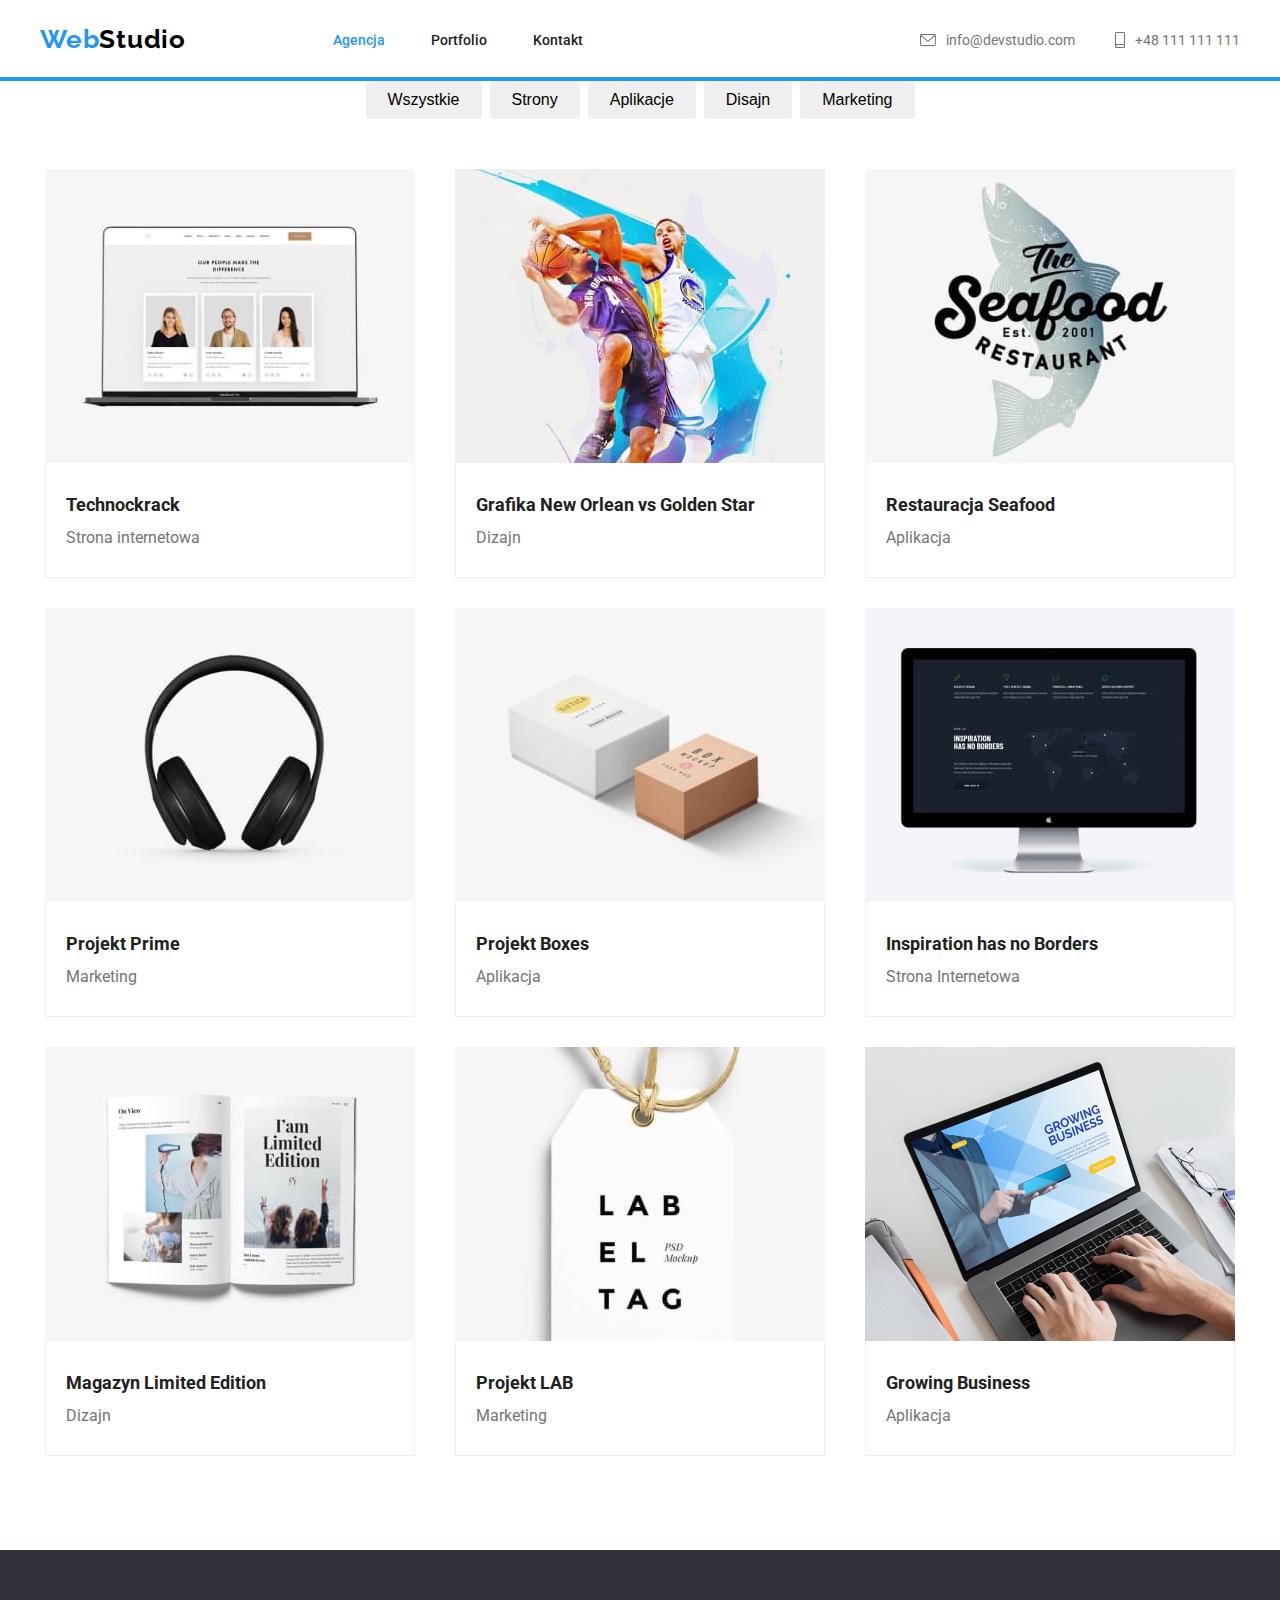
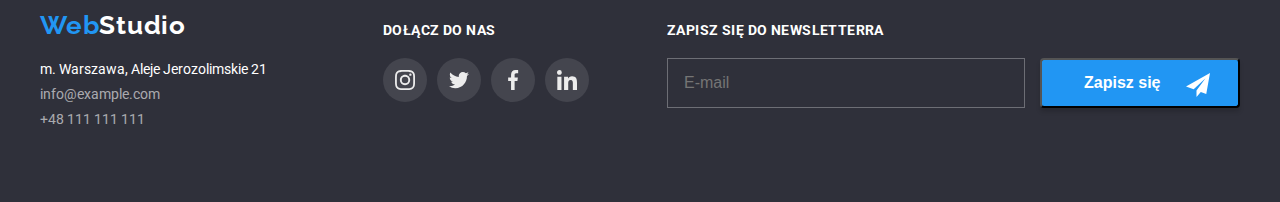
==== commit f48eace1: "feat and init hw 07" ====
--- a/portfolio.html
+++ b/portfolio.html
@@ -21,16 +21,16 @@
   <header class="page-header">
     <div class="container container-class">
       <div class="logo">
-        <a class="logo-light" href="./index.html"><span class="logo-hover">Web</span>Studio</a>
+        <a class="logo-primary" href="./index.html"><span class="logo-color">Web</span>Studio</a>
       </div>
       <div class="header-navigation">
         <nav>
           <ul class="navi">
             <li class="navi-item">
-              <a class="navi-link" href="./index.html">Agencja</a>
+              <a class="navi-link  active" href="./index.html">Agencja</a>
             </li>
             <li class="navi-item">
-              <a class="navi-link active" href="./portfolio.html">Portfolio</a>
+              <a class="navi-link" href="./portfolio.html">Portfolio</a>
             </li>
             <li class="navi-item"><a class="navi-link" href="#">Kontakt</a></li>
           </ul>
--- a/css/main.min.css
+++ b/css/main.min.css
@@ -1 +1 @@
-.page-header{border-bottom:1px solid #ececec}.page-header li{list-style-type:none}.header-adress{color:#757575}.header-adress>a:last-child{margin-left:50px}.header-adress li :hover,.header-adress li:focus{fill:#2196f3;color:#2196f3;cursor:pointer;-webkit-transition:250ms cubic-bezier(0.4, 0, 0.2, 1);transition:250ms cubic-bezier(0.4, 0, 0.2, 1)}.header-adress ul{display:-webkit-box;display:-ms-flexbox;display:flex;text-align:center;-webkit-box-pack:center;-ms-flex-pack:center;justify-content:center;color:#757575}.header-adress li{-webkit-column-gap:30px;-moz-column-gap:30px;column-gap:30px;padding-left:10px;fill:#757575}.header-adress a{display:-webkit-box;display:-ms-flexbox;display:flex;-webkit-box-align:center;-ms-flex-align:center;align-items:center;-webkit-box-pack:center;-ms-flex-pack:center;justify-content:center;color:#757575}.clients-item{margin-left:30px}.clients-item-svg{margin-right:10px}.header-adress{-webkit-box-pack:right;-ms-flex-pack:right;justify-content:right;display:-webkit-box;display:-ms-flexbox;display:flex;-webkit-box-align:center;-ms-flex-align:center;align-items:center;color:#757575}.navi-link:hover::after{content:"";-webkit-box-align:center;-ms-flex-align:center;align-items:center;display:inline-block;border-radius:4px;width:100%;margin-top:45px;position:absolute;left:0%;border-bottom:solid 4px #2196f3;-webkit-transition:250ms cubic-bezier(0.4, 0, 0.2, 1);transition:250ms cubic-bezier(0.4, 0, 0.2, 1)}.header-navigation{display:block;-webkit-box-pack:center;-ms-flex-pack:center;justify-content:center}.navi{list-style:none;display:-webkit-box;display:-ms-flexbox;display:flex;margin-right:150px}.item{position:relative}header-contact-link{display:-webkit-box;display:-ms-flexbox;display:flex;-webkit-box-align:center;-ms-flex-align:center;align-items:center}.active::after{content:"";display:inline-block;width:100%;left:0;margin-top:45px;position:absolute;border-bottom:solid 4px #2196f3;-webkit-transition:250ms cubic-bezier(0.4, 0, 0.2, 1);transition:250ms cubic-bezier(0.4, 0, 0.2, 1)}.active{color:#2196f3}.navi-link:hover,.navi-link:focus{color:#2196f3;-webkit-transition:250ms cubic-bezier(0.4, 0, 0.2, 1);transition:250ms cubic-bezier(0.4, 0, 0.2, 1)}.navi-link{font-size:14px;font-weight:500;line-height:100%}.navi>.item:not(:last-child){margin-right:46px}.container{max-width:1200px;width:100%;margin:0 auto;line-height:100%}.container-class{width:100%;line-height:100%;margin:0 auto;display:-webkit-box;display:-ms-flexbox;display:flex;padding:24px 0 25px;-webkit-box-pack:justify;-ms-flex-pack:justify;justify-content:space-between;-webkit-box-align:center;-ms-flex-align:center;align-items:center}.container-footer{display:-webkit-box;display:-ms-flexbox;display:flex;max-width:1200px;width:100%;margin:0 auto;line-height:100%}.container-title{-webkit-box-align:center;-ms-flex-align:center;align-items:center;padding:94px 0px 50px 0px}footer{background-color:#2f303a;padding:60px 0;height:252px;width:100%;display:-webkit-box;display:-ms-flexbox;display:flex}.contacts a:hover,.contacts a:focus{color:#2196f3;cursor:pointer;-webkit-transition:250ms cubic-bezier(0.4, 0, 0.2, 1);transition:250ms cubic-bezier(0.4, 0, 0.2, 1)}.join-to-us-title ul{display:-webkit-box;display:-ms-flexbox;display:flex;text-align:center;-webkit-box-pack:left;-ms-flex-pack:left;justify-content:left;list-style-type:none}.join-to-us-title li:not(:first-child){margin-left:10px}.join-to-us-title p{color:#fff;padding-bottom:20px;font-size:14px;font-weight:700;line-height:16px;letter-spacing:.03em}.join-to-us-title{margin-left:70px;width:206px;padding-top:12px}.address{font-size:14px;font-weight:400;line-height:24px;text-decoration:none}address li{list-style-type:none}.contacts li{padding-bottom:9px;list-style-type:none}.contacts a{color:rgba(255,255,255,.6)}.newsletter-title{size:14px;color:#fff;padding-top:12px;padding-bottom:20px;letter-spacing:.03em}.newsletter-block{display:-webkit-box;display:-ms-flexbox;display:flex}.newsletter-label:hover input,.newsletter-label:focus+input{border:1px solid #2196f3;-webkit-transition:250ms cubic-bezier(0.4, 0, 0.2, 1);transition:250ms cubic-bezier(0.4, 0, 0.2, 1)}.newsletter-label input{width:358px;height:50px;background-color:#2f303a;border:1px solid rgba(255,255,255,.3);font-size:16px;font-weight:400;padding-left:16px;color:#fff}.newsletter{padding-left:78px}.newsletter-label{padding-right:15px;padding-bottom:20px}.logo{color:#fff;display:-webkit-box;display:-ms-flexbox;display:flex;font-family:Raleway;font-size:26px;font-weight:700;line-height:31px;letter-spacing:.03em}.logo_hover,.logo_fokus{color:#2196f3;-webkit-transition:250ms cubic-bezier(0.4, 0, 0.2, 1);transition:250ms cubic-bezier(0.4, 0, 0.2, 1)}.logo-light{color:#000}.logo-dark{color:#fff}.logo-color{color:#2196f3}.section{padding-bottom:94px}section{margin:0 auto}.section1{padding-top:94px}body{font-family:"Roboto",sans-serif;color:#212121;margin:0 auto}header{max-width:1600px;display:-webkit-box;display:-ms-flexbox;display:flex;margin:0 auto}p{font-weight:400;font-size:16px;line-height:30px;color:#757575}h4{font-size:14px;font-weight:700;line-height:16px;text-align:left;padding-top:30px;padding-bottom:10px}h3{font:700;font-size:18px;line-height:36px}h2{font-size:36px;font-weight:700;line-height:42px;letter-spacing:.03em;text-align:center;height:42px;margin-bottom:50px}h1{font-weight:900;font-size:44px;line-height:60px;color:#fff;text-align:center}a{text-decoration:none;color:#212121;font-size:14px}link{text-decoration:none;color:#f0f8ff}*{-webkit-box-sizing:border-box;box-sizing:border-box;margin:0;padding:0}header{max-width:1600px;display:-webkit-box;display:-ms-flexbox;display:flex;margin:0 auto}a:hover,a:focus{color:#2196f3;-webkit-transition:250ms cubic-bezier(0.4, 0, 0.2, 1);transition:250ms cubic-bezier(0.4, 0, 0.2, 1)}.href :hover,.href:focus{color:#2196f3;-webkit-transition:250ms cubic-bezier(0.4, 0, 0.2, 1);transition:250ms cubic-bezier(0.4, 0, 0.2, 1)}address a{font-style:normal;color:#fff}.footer-adress a{color:#fff}address{padding:20px 0 9px}.modal input:focus+svg{color:#2196f3;fill:#2196f3;-webkit-transition:250ms cubic-bezier(0.4, 0, 0.2, 1);transition:250ms cubic-bezier(0.4, 0, 0.2, 1)}.backdrop{position:fixed;top:0;left:0;width:100%;height:100%;background-color:rgba(0,0,0,.2);z-index:1}.modal{position:absolute;top:50%;left:50%;-webkit-transform:translate(-50%, -50%);transform:translate(-50%, -50%);width:528px;min-height:581px;background-color:#fff;-webkit-box-shadow:0px 1px 3px rgba(0,0,0,.12),0px 1px 1px rgba(0,0,0,.14),0px 2px 1px rgba(0,0,0,.2);box-shadow:0px 1px 3px rgba(0,0,0,.12),0px 1px 1px rgba(0,0,0,.14),0px 2px 1px rgba(0,0,0,.2);z-index:2;border-radius:4px;padding:40px}.modal h3{text-align:center;size:20px;font-weight:700}.is-hidden{opacity:0;visibility:hidden;pointer-events:none}.overlay__function{color:#fff;height:100%;-webkit-transform:100%;transform:100%}.modal-color input{background-color:#fff;border:1px solid rgba(33,33,33,.2);border-radius:4px;width:448px;height:40px}.checkbox input{background-color:#fff;border:1px solid rgba(33,33,33,.2);border-radius:4px;width:448px;height:40px}.modal-reg{text-decoration:underline;color:#2196f3;display:-webkit-box;display:-ms-flexbox;display:flex}.modal-color{padding:10px 0 4px 0;font-size:12px;line-height:14px;letter-spacing:0,1em;color:#757575}.modal input:hover+svg,.modal input:focus+svg{fill:#2196f3;-webkit-transition:250ms cubic-bezier(0.4, 0, 0.2, 1);transition:250ms cubic-bezier(0.4, 0, 0.2, 1)}.svg-icon-modal{fill:#212121;position:absolute;top:40px;left:15px}.modal input{padding:0 35px;margin-top:4px}.svg-icon-bird{position:absolute}.checkbox p{display:-webkit-box;display:-ms-flexbox;display:flex;padding-left:7px}.modal input:focus,.modal input:hover{border:1px solid #2196f3;fill:#2196f3;-webkit-transition:250ms cubic-bezier(0.4, 0, 0.2, 1);transition:250ms cubic-bezier(0.4, 0, 0.2, 1);outline:none}.modal textarea:focus,.modal textarea:hover{border:1px solid #2196f3;fill:#2196f3;outline:none;-webkit-transition:250ms cubic-bezier(0.4, 0, 0.2, 1);transition:250ms cubic-bezier(0.4, 0, 0.2, 1)}textarea{border:1px solid rgba(33,33,33,.2);border-radius:4px;margin-top:4px}label{position:relative;display:-webkit-box;display:-ms-flexbox;display:flex;-webkit-box-orient:vertical;-webkit-box-direction:normal;-ms-flex-direction:column;flex-direction:column}.modal textarea{width:448px;height:120px;resize:none;padding:12px 0 0 16px}.checkbox{position:static;-webkit-box-orient:horizontal;-webkit-box-direction:normal;-ms-flex-direction:row;flex-direction:row;-webkit-box-align:center;-ms-flex-align:center;align-items:center;-webkit-box-pack:center;-ms-flex-pack:center;justify-content:center}.checkbox a{padding:0 5px}.modal-accept{width:16px;height:15px;margin-right:8px;position:relative;border:2px solid #212121;border-radius:3px}.modal-check{display:-webkit-box;display:-ms-flexbox;display:flex}.modal-accept input{position:absolute;z-index:200;width:18px;height:16px;-webkit-appearance:none;-moz-appearance:none;appearance:none;display:-webkit-box;display:-ms-flexbox;display:flex}.checkbox input{visibility:hidden}.modal-accept svg{border-radius:3px;width:16px;height:16px;padding:2px;z-index:102;top:-2px;left:-2px;position:absolute;display:none}.modal-accept input:checked+svg{background-color:#2196f3;border:none;display:block;fill:#fff;-webkit-transition:250ms cubic-bezier(0.4, 0, 0.2, 1);transition:250ms cubic-bezier(0.4, 0, 0.2, 1)}.label{-webkit-box-pack:center;-ms-flex-pack:center;justify-content:center;font-size:14px;font-weight:700;line-height:16.41px;color:#fff}.btn-close{display:block;position:absolute;top:8px;right:8px;background-color:#fff;border:1px solid rgba(0,0,0,.1);border-radius:50%;cursor:pointer;width:30px;height:30px}.btn-close:hover{color:#2196f3;-webkit-transition:250ms cubic-bezier(0.4, 0, 0.2, 1);transition:250ms cubic-bezier(0.4, 0, 0.2, 1)}.button-modal{display:block;width:200px;height:50px;color:#fff;border:none;-webkit-box-shadow:0px 4px 4px rgba(0,0,0,.15);box-shadow:0px 4px 4px rgba(0,0,0,.15);background-color:#2196f3;border-radius:4px;margin:0 auto;position:inherit;margin-top:20px;cursor:pointer}.modal button-modal{margin:0 auto;padding:auto}.button{line-height:139%;cursor:pointer;text-align:center;-webkit-box-align:center;-ms-flex-align:center;align-items:center;font-weight:500;font-size:16px;line-height:26px;border:none;border-radius:4px;height:38px;padding:6px 22px}.button-start{border:none;border-radius:4px;display:block;cursor:pointer;width:200px;height:50px;background:#2196f3;margin:0 auto;padding:0 auto;margin-top:30px;text-align:center;color:#fff}.newsletter-button{display:block;width:200px;height:50px;position:relative;font-weight:700;font-size:16px;cursor:pointer;line-height:30px;background-color:#2196f3;-webkit-box-shadow:0px 4px 4px 0px rgba(0,0,0,.1490196078);box-shadow:0px 4px 4px 0px rgba(0,0,0,.1490196078);border-radius:4px;color:#fff;margin:0 auto;text-align:start;padding:0 42px;-webkit-transition:250ms cubic-bezier(0.4, 0, 0.2, 1);transition:250ms cubic-bezier(0.4, 0, 0.2, 1)}.modal{top:50%;left:50%;width:400px;height:300px;background-color:teal;position:fixed;z-index:1;-webkit-transition-property:visibility,opacity,-webkit-transform;transition-property:visibility,opacity,-webkit-transform;transition-property:visibility,opacity,transform;transition-property:visibility,opacity,transform,-webkit-transform;-webkit-transition-duration:2s;transition-duration:2s;-webkit-transform:translateX(-50%) translateY(-50%) scale(1) rotate(720deg) skew(0deg, 0deg);transform:translateX(-50%) translateY(-50%) scale(1) rotate(720deg) skew(0deg, 0deg);opacity:1;visibility:visible;display:block}.is-hidden{pointer-events:none;visibility:hidden;opacity:0;-webkit-transform:translateX(-50%) translateY(-50%) scale(0) rotate(0deg) skew(40deg, 40deg);transform:translateX(-50%) translateY(-50%) scale(0) rotate(0deg) skew(40deg, 40deg)}.href{line-height:146%}.card{-ms-flex-preferred-size:calc((100% - 60px)/3);flex-basis:calc((100% - 60px)/3)}.card-set img{display:block;width:100%}.card-set{display:-webkit-box;display:-ms-flexbox;display:flex;-webkit-box-orient:vertical;-webkit-box-direction:normal;-ms-flex-direction:column;flex-direction:column;position:relative;overflow:hidden;margin:0 auto;z-index:0}.imgoverlay-container{position:relative;overflow:hidden}.card-set:hover .overlay__function{-webkit-transition-duration:250ms;transition-duration:250ms;-webkit-transition-timing-function:cubic-bezier(0.4, 0, 0.2, 1);transition-timing-function:cubic-bezier(0.4, 0, 0.2, 1);-webkit-transform:translatex(0);transform:translatex(0)}.overlay{position:relative;width:370px;height:294px;overflow:hidden}.overlay__function{top:0;left:0;position:absolute;background-color:rgba(33,150,243,.9);-webkit-transform:translateY(200%);transform:translateY(200%);-webkit-transition:-webkit-transform 500ms ease;transition:-webkit-transform 500ms ease;transition:transform 500ms ease;transition:transform 500ms ease, -webkit-transform 500ms ease;transition:transform 500ms ease,-webkit-transform 500ms ease}.overlay__description{font-size:18px;color:#fff;line-height:1.55;letter-spacing:.03em;color:var(--white-text);padding-top:49px;padding-left:24px;padding-right:45px;z-index:1}.overlay__function{display:inline-block;background-color:rgba(33,150,243,.9)}.overlay__function:is(:hover){-webkit-transition-duration:250ms;transition-duration:250ms;-webkit-transition-timing-function:cubic-bezier(0.4, 0, 0.2, 1);transition-timing-function:cubic-bezier(0.4, 0, 0.2, 1);-webkit-transform:translatex(0);transform:translatex(0)}.card{display:-webkit-box;display:-ms-flexbox;display:flex;-ms-flex-wrap:wrap;flex-wrap:wrap;list-style:none;gap:30px;height:100%}.card-set:focus,.card-set:hover{-webkit-box-shadow:1px 4px 6px 0px rgba(0,0,0,.16);box-shadow:1px 4px 6px 0px rgba(0,0,0,.16);-webkit-box-shadow:0px 4px 4px 0px rgba(0,0,0,.06);box-shadow:0px 4px 4px 0px rgba(0,0,0,.06);-webkit-box-shadow:0px 1px 1px 0px rgba(0,0,0,.12);box-shadow:0px 1px 1px 0px rgba(0,0,0,.12);cursor:pointer;-webkit-transition:250ms cubic-bezier(0.4, 0, 0.2, 1);transition:250ms cubic-bezier(0.4, 0, 0.2, 1)}.card-title{padding:24px 20px;border-bottom:1px solid #eee;border-left:1px solid #eee;border-right:1px solid #eee}.img{background-size:1600px 600px;-webkit-box-align:center;-ms-flex-align:center;align-items:center;display:-webkit-box;display:-ms-flexbox;display:flex;-webkit-box-pack:center;-ms-flex-pack:center;justify-content:center;max-width:1600px;height:600px;margin:0 auto;background:-webkit-gradient(linear, left top, left bottom, from(rgba(47, 48, 58, 0.4)), to(rgba(47, 48, 58, 0.4))),url(../images/index-picture/Img.png);background:linear-gradient(rgba(47, 48, 58, 0.4), rgba(47, 48, 58, 0.4)),url(../images/index-picture/Img.png)}.buttons :hover,.buttons:focus{background-color:#2196f3;color:#fff;border-radius:4px;-webkit-box-shadow:0px 2px 2px 0px rgba(0,0,0,.12),0px 1px 2px 0px rgba(0,0,0,.08),0px 3px 1px 0px rgba(0,0,0,.1);box-shadow:0px 2px 2px 0px rgba(0,0,0,.12),0px 1px 2px 0px rgba(0,0,0,.08),0px 3px 1px 0px rgba(0,0,0,.1);-webkit-transition:250ms cubic-bezier(0.4, 0, 0.2, 1);transition:250ms cubic-bezier(0.4, 0, 0.2, 1)}.buttons{font-size:16px;font-weight:500;line-height:139%;line-height:26px;letter-spacing:.03em;text-align:center}.menu>.buttons:not(:last-child){margin-right:8px}.menu{display:-webkit-box;display:-ms-flexbox;display:flex;list-style:none;-webkit-box-pack:center;-ms-flex-pack:center;justify-content:center;padding-bottom:50px}.about-us-background{background-color:#f5f4fa;width:270px;height:120px;display:-webkit-box;display:-ms-flexbox;display:flex;-webkit-box-pack:center;-ms-flex-pack:center;justify-content:center;padding-top:25px;text-align:center}.about-us-svg{display:-webkit-box;display:-ms-flexbox;display:flex;-webkit-box-pack:center;-ms-flex-pack:center;justify-content:center;width:70px;height:70px}.team-svg{fill:#afb1b8;padding-top:16px;width:206px;margin:0 auto;height:44px;display:-webkit-box;display:-ms-flexbox;display:flex;-ms-flex-pack:distribute;justify-content:space-around}.team-background{fill:#afb1b8;list-style-type:none;display:-webkit-box;display:-ms-flexbox;display:flex;-webkit-box-align:center;-ms-flex-align:center;align-items:center;border-radius:50%;width:44px;height:44px;-ms-flex-pack:distribute;justify-content:space-around}.team-background:hover,.team-background:focus{fill:#fff;background-color:#2196f3;cursor:pointer;-webkit-transition:250ms cubic-bezier(0.4, 0, 0.2, 1);transition:250ms cubic-bezier(0.4, 0, 0.2, 1)}.join-to-us-svg:hover{background-color:#2196f3;cursor:pointer;-webkit-transition:250ms cubic-bezier(0.4, 0, 0.2, 1);transition:250ms cubic-bezier(0.4, 0, 0.2, 1)}.join-to-us-svg:focus{background-color:#2196f3;cursor:pointer;-webkit-transition:250ms cubic-bezier(0.4, 0, 0.2, 1);transition:250ms cubic-bezier(0.4, 0, 0.2, 1)}.join-to-us-svg{display:-webkit-box;display:-ms-flexbox;display:flex;-webkit-box-align:center;-ms-flex-align:center;align-items:center;-webkit-box-pack:center;-ms-flex-pack:center;justify-content:center;list-style-type:none;border-radius:50%;background-color:rgba(255,255,255,.1);fill:#ececec;height:44px;width:44px}.icons-footer{display:-webkit-box;display:-ms-flexbox;display:flex}.newsletter-icon{fill:#fff;width:24px;height:24px;position:absolute;top:13px;right:28px}.card-thumb{position:relative;margin:10px;border-radius:4px;overflow:hidden;background-color:#fff;-webkit-box-pack:center;-ms-flex-pack:center;justify-content:center;text-align:center}.card-thumb>.label{position:absolute;bottom:0;right:0;margin:0;width:100%;height:70px;padding:27px;border-bottom-left-radius:4px;background-color:rgba(47,48,58,.8);color:#fff}.about-us{display:-webkit-box;display:-ms-flexbox;display:flex;list-style-type:none}.about-us p{font-size:14px;font-weight:400;line-height:24px;text-align:left;color:#757575}.card{-webkit-box-pack:justify;-ms-flex-pack:justify;justify-content:space-between;list-style-type:none;display:-webkit-box;display:-ms-flexbox;display:flex;height:100%;-webkit-box-shadow:rgba(0,0,0,.2) rgba(0,0,0,.14) rgba(0,0,0,.12);box-shadow:rgba(0,0,0,.2) rgba(0,0,0,.14) rgba(0,0,0,.12)}.card>.thumb:not(:last-child){margin-right:30px}.team-tile{-webkit-box-shadow:0px 2px 1px 0px rgba(0,0,0,.2),0px 1px 1px 0px rgba(0,0,0,.14),0px 1px 3px 0px rgba(0,0,0,.12);box-shadow:0px 2px 1px 0px rgba(0,0,0,.2),0px 1px 1px 0px rgba(0,0,0,.14),0px 1px 3px 0px rgba(0,0,0,.12);width:270px;height:428px;text-align:center;-webkit-box-pack:center;-ms-flex-pack:center;justify-content:center;border-radius:4px;background-color:#fff}.team-tile h3{font-size:16px;font-weight:500;line-height:19px;padding-top:30px;text-align:center}.ower-team{background-color:#f5f4fa;width:100%}.clients{display:-webkit-box;display:-ms-flexbox;display:flex;-webkit-box-pack:justify;-ms-flex-pack:justify;justify-content:space-between;list-style:none}.clients-link{display:-webkit-box;display:-ms-flexbox;display:flex;-webkit-box-pack:center;-ms-flex-pack:center;justify-content:center;-webkit-box-align:center;-ms-flex-align:center;align-items:center;width:170px;height:92px;margin-bottom:94px;list-style-type:none;border:1px solid #afb1b8;border-radius:4px}.clients-link:hover .item-client,.clients-link:focus .item-client,.clients-link:hover,.clients-link:focus{fill:#2196f3;border-color:#2196f3;cursor:pointer;-webkit-transition:250ms cubic-bezier(0.4, 0, 0.2, 1);transition:250ms cubic-bezier(0.4, 0, 0.2, 1)}.clients-link:hover{color:#2196f3;-webkit-transition:250ms cubic-bezier(0.4, 0, 0.2, 1);transition:250ms cubic-bezier(0.4, 0, 0.2, 1)}.client-item{display:-webkit-box;display:-ms-flexbox;display:flex;-webkit-box-pack:center;-ms-flex-pack:center;justify-content:center;list-style-type:none;-webkit-box-align:center;-ms-flex-align:center;align-items:center;width:106px;height:60px;fill:#afb1b8}/*# sourceMappingURL=main.min.css.map */+.page-header{border-bottom:1px solid #ececec}.page-header li{list-style-type:none}.header-adress{color:#757575}.header-adress>a:last-child{margin-left:50px}.header-adress li :hover,.header-adress li:focus{fill:#2196f3;color:#2196f3;cursor:pointer;-webkit-transition:250ms cubic-bezier(0.4, 0, 0.2, 1);transition:250ms cubic-bezier(0.4, 0, 0.2, 1)}.header-adress ul{display:-webkit-box;display:-ms-flexbox;display:flex;text-align:center;-webkit-box-pack:center;-ms-flex-pack:center;justify-content:center;color:#757575}.header-adress li{-webkit-column-gap:30px;-moz-column-gap:30px;column-gap:30px;padding-left:10px;fill:#757575}.header-adress a{display:-webkit-box;display:-ms-flexbox;display:flex;-webkit-box-align:center;-ms-flex-align:center;align-items:center;-webkit-box-pack:center;-ms-flex-pack:center;justify-content:center;color:#757575}.clients-item{margin-left:30px}.clients-item-svg{margin-right:10px}.header-adress{-webkit-box-pack:right;-ms-flex-pack:right;justify-content:right;display:-webkit-box;display:-ms-flexbox;display:flex;-webkit-box-align:center;-ms-flex-align:center;align-items:center;color:#757575}.navi-link:hover::after{content:"";-webkit-box-align:center;-ms-flex-align:center;align-items:center;display:inline-block;border-radius:4px;width:100%;margin-top:45px;position:absolute;left:0%;border-bottom:solid 4px #2196f3;-webkit-transition:250ms cubic-bezier(0.4, 0, 0.2, 1);transition:250ms cubic-bezier(0.4, 0, 0.2, 1)}.header-navigation{display:block;-webkit-box-pack:center;-ms-flex-pack:center;justify-content:center}.navi{list-style:none;display:-webkit-box;display:-ms-flexbox;display:flex;margin-right:150px}.item{position:relative}header-contact-link{display:-webkit-box;display:-ms-flexbox;display:flex;-webkit-box-align:center;-ms-flex-align:center;align-items:center}.active::after{content:"";display:inline-block;width:100%;left:0;margin-top:45px;position:absolute;border-bottom:solid 4px #2196f3;-webkit-transition:250ms cubic-bezier(0.4, 0, 0.2, 1);transition:250ms cubic-bezier(0.4, 0, 0.2, 1)}.active{color:#2196f3}.navi-link:hover,.navi-link:focus{color:#2196f3;-webkit-transition:250ms cubic-bezier(0.4, 0, 0.2, 1);transition:250ms cubic-bezier(0.4, 0, 0.2, 1)}.navi-link{font-size:14px;font-weight:500;line-height:100%}.navi>.navi-item:not(:last-child){margin-right:46px}.container{max-width:1200px;width:100%;margin:0 auto;line-height:100%}.container-class{width:100%;line-height:100%;margin:0 auto;display:-webkit-box;display:-ms-flexbox;display:flex;padding:24px 0 25px;-webkit-box-pack:justify;-ms-flex-pack:justify;justify-content:space-between;-webkit-box-align:center;-ms-flex-align:center;align-items:center}.page-footer{display:-webkit-box;display:-ms-flexbox;display:flex;max-width:1200px;width:100%;margin:0 auto;line-height:100%}.container-title{-webkit-box-align:center;-ms-flex-align:center;align-items:center;padding:94px 0px 50px 0px}footer{background-color:#2f303a;padding:60px 0;height:252px;width:100%;display:-webkit-box;display:-ms-flexbox;display:flex}.contacts a:hover,.contacts a:focus{color:#2196f3;cursor:pointer;-webkit-transition:250ms cubic-bezier(0.4, 0, 0.2, 1);transition:250ms cubic-bezier(0.4, 0, 0.2, 1)}.join-to-us-title ul{display:-webkit-box;display:-ms-flexbox;display:flex;text-align:center;-webkit-box-pack:left;-ms-flex-pack:left;justify-content:left;list-style-type:none}.join-to-us-title li:not(:first-child){margin-left:10px}.join-to-us-title p{color:#fff;padding-bottom:20px;font-size:14px;font-weight:700;line-height:16px;letter-spacing:.03em}.join-to-us-title{margin-left:70px;width:206px;padding-top:12px}.address{font-size:14px;font-weight:400;line-height:24px;text-decoration:none}address li{list-style-type:none}.contacts li{padding-bottom:9px;list-style-type:none}.contacts a{color:rgba(255,255,255,.6)}.newsletter-title{size:14px;color:#fff;padding-top:12px;padding-bottom:20px;letter-spacing:.03em}.newsletter-block{display:-webkit-box;display:-ms-flexbox;display:flex}.newsletter-label:hover input,.newsletter-label:focus+input{border:1px solid #2196f3;-webkit-transition:250ms cubic-bezier(0.4, 0, 0.2, 1);transition:250ms cubic-bezier(0.4, 0, 0.2, 1)}.newsletter-label input{width:358px;height:50px;background-color:#2f303a;border:1px solid rgba(255,255,255,.3);font-size:16px;font-weight:400;padding-left:16px;color:#fff}.newsletter{padding-left:78px}.newsletter-label{padding-right:15px;padding-bottom:20px}.logo{color:#fff;display:-webkit-box;display:-ms-flexbox;display:flex;font-family:Raleway;font-size:26px;font-weight:700;line-height:31px;letter-spacing:.03em}.logo_hover,.logo_fokus{color:#2196f3;-webkit-transition:250ms cubic-bezier(0.4, 0, 0.2, 1);transition:250ms cubic-bezier(0.4, 0, 0.2, 1)}.logo-light{color:#000}.logo-dark{color:#fff}.logo-color{color:#2196f3}.logo-primary{color:#000;display:-webkit-box;display:-ms-flexbox;display:flex;font-family:Raleway;font-size:26px;font-weight:700;line-height:31px;letter-spacing:.03em}.section{padding-bottom:94px}section{margin:0 auto}.section1{padding-top:94px}body{font-family:"Roboto",sans-serif;color:#212121;margin:0 auto}header{max-width:1600px;display:-webkit-box;display:-ms-flexbox;display:flex;margin:0 auto}p{font-weight:400;font-size:16px;line-height:30px;color:#757575}h4{font-size:14px;font-weight:700;line-height:16px;text-align:left;padding-top:30px;padding-bottom:10px}h3{font:700;font-size:18px;line-height:36px}h2{font-size:36px;font-weight:700;line-height:42px;letter-spacing:.03em;text-align:center;height:42px;margin-bottom:50px}h1{font-weight:900;font-size:44px;line-height:60px;color:#fff;text-align:center}a{text-decoration:none;color:#212121;font-size:14px}link{text-decoration:none;color:#f0f8ff}*{-webkit-box-sizing:border-box;box-sizing:border-box;margin:0;padding:0}header{max-width:1600px;display:-webkit-box;display:-ms-flexbox;display:flex;margin:0 auto}a:hover,a:focus{color:#2196f3;-webkit-transition:250ms cubic-bezier(0.4, 0, 0.2, 1);transition:250ms cubic-bezier(0.4, 0, 0.2, 1)}.href :hover,.href:focus{color:#2196f3;-webkit-transition:250ms cubic-bezier(0.4, 0, 0.2, 1);transition:250ms cubic-bezier(0.4, 0, 0.2, 1)}address a{font-style:normal;color:#fff}.footer-adress a{color:#fff}address{padding:20px 0 9px}.modal input:focus+svg{color:#2196f3;fill:#2196f3;-webkit-transition:250ms cubic-bezier(0.4, 0, 0.2, 1);transition:250ms cubic-bezier(0.4, 0, 0.2, 1)}.backdrop{position:fixed;top:0;left:0;width:100%;height:100%;background-color:rgba(0,0,0,.2);z-index:1}.modal{position:absolute;top:50%;left:50%;-webkit-transform:translate(-50%, -50%);transform:translate(-50%, -50%);width:528px;min-height:581px;background-color:#fff;-webkit-box-shadow:0px 1px 3px rgba(0,0,0,.12),0px 1px 1px rgba(0,0,0,.14),0px 2px 1px rgba(0,0,0,.2);box-shadow:0px 1px 3px rgba(0,0,0,.12),0px 1px 1px rgba(0,0,0,.14),0px 2px 1px rgba(0,0,0,.2);z-index:2;border-radius:4px;padding:40px}.modal h3{text-align:center;size:20px;font-weight:700}.is-hidden{opacity:0;visibility:hidden;pointer-events:none}.overlay__function{color:#fff;height:100%;-webkit-transform:100%;transform:100%}.modal-color input{background-color:#fff;border:1px solid rgba(33,33,33,.2);border-radius:4px;width:448px;height:40px}.checkbox input{background-color:#fff;border:1px solid rgba(33,33,33,.2);border-radius:4px;width:448px;height:40px}.modal-reg{text-decoration:underline;color:#2196f3;display:-webkit-box;display:-ms-flexbox;display:flex}.modal-color{padding:10px 0 4px 0;font-size:12px;line-height:14px;letter-spacing:0,1em;color:#757575}.modal input:hover+svg,.modal input:focus+svg{fill:#2196f3;-webkit-transition:250ms cubic-bezier(0.4, 0, 0.2, 1);transition:250ms cubic-bezier(0.4, 0, 0.2, 1)}.svg-icon-modal{fill:#212121;position:absolute;top:40px;left:15px}.modal input{padding:0 35px;margin-top:4px}.svg-icon-bird{position:absolute}.checkbox p{display:-webkit-box;display:-ms-flexbox;display:flex;padding-left:7px}.modal input:focus,.modal input:hover{border:1px solid #2196f3;fill:#2196f3;-webkit-transition:250ms cubic-bezier(0.4, 0, 0.2, 1);transition:250ms cubic-bezier(0.4, 0, 0.2, 1);outline:none}.modal textarea:focus,.modal textarea:hover{border:1px solid #2196f3;fill:#2196f3;outline:none;-webkit-transition:250ms cubic-bezier(0.4, 0, 0.2, 1);transition:250ms cubic-bezier(0.4, 0, 0.2, 1)}textarea{border:1px solid rgba(33,33,33,.2);border-radius:4px;margin-top:4px}label{position:relative;display:-webkit-box;display:-ms-flexbox;display:flex;-webkit-box-orient:vertical;-webkit-box-direction:normal;-ms-flex-direction:column;flex-direction:column}.modal textarea{width:448px;height:120px;resize:none;padding:12px 0 0 16px}.checkbox{position:static;-webkit-box-orient:horizontal;-webkit-box-direction:normal;-ms-flex-direction:row;flex-direction:row;-webkit-box-align:center;-ms-flex-align:center;align-items:center;-webkit-box-pack:center;-ms-flex-pack:center;justify-content:center}.checkbox a{padding:0 5px}.modal-accept{width:16px;height:15px;margin-right:8px;position:relative;border:2px solid #212121;border-radius:3px}.modal-check{display:-webkit-box;display:-ms-flexbox;display:flex}.modal-accept input{position:absolute;z-index:200;width:18px;height:16px;-webkit-appearance:none;-moz-appearance:none;appearance:none;display:-webkit-box;display:-ms-flexbox;display:flex}.checkbox input{visibility:hidden}.modal-accept svg{border-radius:3px;width:16px;height:16px;padding:2px;z-index:102;top:-2px;left:-2px;position:absolute;display:none}.modal-accept input:checked+svg{background-color:#2196f3;border:none;display:block;fill:#fff;-webkit-transition:250ms cubic-bezier(0.4, 0, 0.2, 1);transition:250ms cubic-bezier(0.4, 0, 0.2, 1)}.label{-webkit-box-pack:center;-ms-flex-pack:center;justify-content:center;font-size:14px;font-weight:700;line-height:16.41px;color:#fff}.btn-close{display:block;position:absolute;top:8px;right:8px;background-color:#fff;border:1px solid rgba(0,0,0,.1);border-radius:50%;cursor:pointer;width:30px;height:30px}.btn-close:hover{color:#2196f3;-webkit-transition:250ms cubic-bezier(0.4, 0, 0.2, 1);transition:250ms cubic-bezier(0.4, 0, 0.2, 1)}.button-modal{display:block;width:200px;height:50px;color:#fff;border:none;-webkit-box-shadow:0px 4px 4px rgba(0,0,0,.15);box-shadow:0px 4px 4px rgba(0,0,0,.15);background-color:#2196f3;border-radius:4px;margin:0 auto;position:inherit;margin-top:20px;cursor:pointer}.modal button-modal{margin:0 auto;padding:auto}.button{line-height:139%;cursor:pointer;text-align:center;-webkit-box-align:center;-ms-flex-align:center;align-items:center;font-weight:500;font-size:16px;line-height:26px;border:none;border-radius:4px;height:38px;padding:6px 22px}.button-start{border:none;border-radius:4px;display:block;cursor:pointer;width:200px;height:50px;background:#2196f3;margin:0 auto;padding:0 auto;margin-top:30px;text-align:center;color:#fff}.newsletter-button{display:block;width:200px;height:50px;position:relative;font-weight:700;font-size:16px;cursor:pointer;line-height:30px;background-color:#2196f3;-webkit-box-shadow:0px 4px 4px 0px rgba(0,0,0,.1490196078);box-shadow:0px 4px 4px 0px rgba(0,0,0,.1490196078);border-radius:4px;color:#fff;margin:0 auto;text-align:start;padding:0 42px;-webkit-transition:250ms cubic-bezier(0.4, 0, 0.2, 1);transition:250ms cubic-bezier(0.4, 0, 0.2, 1)}.modal{top:50%;left:50%;width:400px;height:300px;background-color:teal;position:fixed;z-index:1;-webkit-transition-property:visibility,opacity,-webkit-transform;transition-property:visibility,opacity,-webkit-transform;transition-property:visibility,opacity,transform;transition-property:visibility,opacity,transform,-webkit-transform;-webkit-transition-duration:2s;transition-duration:2s;-webkit-transform:translateX(-50%) translateY(-50%) scale(1) rotate(720deg) skew(0deg, 0deg);transform:translateX(-50%) translateY(-50%) scale(1) rotate(720deg) skew(0deg, 0deg);opacity:1;visibility:visible;display:block}.is-hidden{pointer-events:none;visibility:hidden;opacity:0;-webkit-transform:translateX(-50%) translateY(-50%) scale(0) rotate(0deg) skew(40deg, 40deg);transform:translateX(-50%) translateY(-50%) scale(0) rotate(0deg) skew(40deg, 40deg)}.href{line-height:146%}.card{-ms-flex-preferred-size:calc((100% - 60px)/3);flex-basis:calc((100% - 60px)/3)}.card-set img{display:block;width:100%}.card-set{display:-webkit-box;display:-ms-flexbox;display:flex;-webkit-box-orient:vertical;-webkit-box-direction:normal;-ms-flex-direction:column;flex-direction:column;position:relative;overflow:hidden;margin:0 auto;z-index:0}.imgoverlay-container{position:relative;overflow:hidden}.card-set:hover .overlay__function{-webkit-transition-duration:250ms;transition-duration:250ms;-webkit-transition-timing-function:cubic-bezier(0.4, 0, 0.2, 1);transition-timing-function:cubic-bezier(0.4, 0, 0.2, 1);-webkit-transform:translatex(0);transform:translatex(0)}.overlay{position:relative;width:370px;height:294px;overflow:hidden}.overlay__function{top:0;left:0;position:absolute;background-color:rgba(33,150,243,.9);-webkit-transform:translateY(200%);transform:translateY(200%);-webkit-transition:-webkit-transform 500ms ease;transition:-webkit-transform 500ms ease;transition:transform 500ms ease;transition:transform 500ms ease, -webkit-transform 500ms ease;transition:transform 500ms ease,-webkit-transform 500ms ease}.overlay__description{font-size:18px;color:#fff;line-height:1.55;letter-spacing:.03em;color:var(--white-text);padding-top:49px;padding-left:24px;padding-right:45px;z-index:1}.overlay__function{display:inline-block;background-color:rgba(33,150,243,.9)}.overlay__function:is(:hover){-webkit-transition-duration:250ms;transition-duration:250ms;-webkit-transition-timing-function:cubic-bezier(0.4, 0, 0.2, 1);transition-timing-function:cubic-bezier(0.4, 0, 0.2, 1);-webkit-transform:translatex(0);transform:translatex(0)}.card{display:-webkit-box;display:-ms-flexbox;display:flex;-ms-flex-wrap:wrap;flex-wrap:wrap;list-style:none;gap:30px;height:100%}.card-set:focus,.card-set:hover{-webkit-box-shadow:1px 4px 6px 0px rgba(0,0,0,.16);box-shadow:1px 4px 6px 0px rgba(0,0,0,.16);-webkit-box-shadow:0px 4px 4px 0px rgba(0,0,0,.06);box-shadow:0px 4px 4px 0px rgba(0,0,0,.06);-webkit-box-shadow:0px 1px 1px 0px rgba(0,0,0,.12);box-shadow:0px 1px 1px 0px rgba(0,0,0,.12);cursor:pointer;-webkit-transition:250ms cubic-bezier(0.4, 0, 0.2, 1);transition:250ms cubic-bezier(0.4, 0, 0.2, 1)}.card-title{padding:24px 20px;border-bottom:1px solid #eee;border-left:1px solid #eee;border-right:1px solid #eee}.img{background-size:1600px 600px;-webkit-box-align:center;-ms-flex-align:center;align-items:center;display:-webkit-box;display:-ms-flexbox;display:flex;-webkit-box-pack:center;-ms-flex-pack:center;justify-content:center;max-width:1600px;height:600px;margin:0 auto;background:-webkit-gradient(linear, left top, left bottom, from(rgba(47, 48, 58, 0.4)), to(rgba(47, 48, 58, 0.4))),url(../images/index-picture/Img.png);background:linear-gradient(rgba(47, 48, 58, 0.4), rgba(47, 48, 58, 0.4)),url(../images/index-picture/Img.png)}.buttons :hover,.buttons:focus{background-color:#2196f3;color:#fff;border-radius:4px;-webkit-box-shadow:0px 2px 2px 0px rgba(0,0,0,.12),0px 1px 2px 0px rgba(0,0,0,.08),0px 3px 1px 0px rgba(0,0,0,.1);box-shadow:0px 2px 2px 0px rgba(0,0,0,.12),0px 1px 2px 0px rgba(0,0,0,.08),0px 3px 1px 0px rgba(0,0,0,.1);-webkit-transition:250ms cubic-bezier(0.4, 0, 0.2, 1);transition:250ms cubic-bezier(0.4, 0, 0.2, 1)}.buttons{font-size:16px;font-weight:500;line-height:139%;line-height:26px;letter-spacing:.03em;text-align:center}.menu>.buttons:not(:last-child){margin-right:8px}.menu{display:-webkit-box;display:-ms-flexbox;display:flex;list-style:none;-webkit-box-pack:center;-ms-flex-pack:center;justify-content:center;padding-bottom:50px}.about-us-background{background-color:#f5f4fa;width:270px;height:120px;display:-webkit-box;display:-ms-flexbox;display:flex;-webkit-box-pack:center;-ms-flex-pack:center;justify-content:center;padding-top:25px;text-align:center}.about-us-svg{display:-webkit-box;display:-ms-flexbox;display:flex;-webkit-box-pack:center;-ms-flex-pack:center;justify-content:center;width:70px;height:70px}.team-svg{fill:#afb1b8;padding-top:16px;width:206px;margin:0 auto;height:44px;display:-webkit-box;display:-ms-flexbox;display:flex;-ms-flex-pack:distribute;justify-content:space-around}.team-background{fill:#afb1b8;list-style-type:none;display:-webkit-box;display:-ms-flexbox;display:flex;-webkit-box-align:center;-ms-flex-align:center;align-items:center;border-radius:50%;width:44px;height:44px;-ms-flex-pack:distribute;justify-content:space-around}.team-background:hover,.team-background:focus{fill:#fff;background-color:#2196f3;cursor:pointer;-webkit-transition:250ms cubic-bezier(0.4, 0, 0.2, 1);transition:250ms cubic-bezier(0.4, 0, 0.2, 1)}.join-to-us-svg:hover{background-color:#2196f3;cursor:pointer;-webkit-transition:250ms cubic-bezier(0.4, 0, 0.2, 1);transition:250ms cubic-bezier(0.4, 0, 0.2, 1)}.join-to-us-svg:focus{background-color:#2196f3;cursor:pointer;-webkit-transition:250ms cubic-bezier(0.4, 0, 0.2, 1);transition:250ms cubic-bezier(0.4, 0, 0.2, 1)}.join-to-us-svg{display:-webkit-box;display:-ms-flexbox;display:flex;-webkit-box-align:center;-ms-flex-align:center;align-items:center;-webkit-box-pack:center;-ms-flex-pack:center;justify-content:center;list-style-type:none;border-radius:50%;background-color:rgba(255,255,255,.1);fill:#ececec;height:44px;width:44px}.icons-footer{display:-webkit-box;display:-ms-flexbox;display:flex}.newsletter-icon{fill:#fff;width:24px;height:24px;position:absolute;top:13px;right:28px}.card-thumb{position:relative;margin:10px;border-radius:4px;overflow:hidden;background-color:#fff;-webkit-box-pack:center;-ms-flex-pack:center;justify-content:center;text-align:center}.card-thumb>.label{position:absolute;bottom:0;right:0;margin:0;width:100%;height:70px;padding:27px;border-bottom-left-radius:4px;background-color:rgba(47,48,58,.8);color:#fff}.about-us{display:-webkit-box;display:-ms-flexbox;display:flex;list-style-type:none}.about-us p{font-size:14px;font-weight:400;line-height:24px;text-align:left;color:#757575}.card{-webkit-box-pack:justify;-ms-flex-pack:justify;justify-content:space-between;list-style-type:none;display:-webkit-box;display:-ms-flexbox;display:flex;height:100%;-webkit-box-shadow:rgba(0,0,0,.2) rgba(0,0,0,.14) rgba(0,0,0,.12);box-shadow:rgba(0,0,0,.2) rgba(0,0,0,.14) rgba(0,0,0,.12)}.card>.thumb:not(:last-child){margin-right:30px}.team-tile{-webkit-box-shadow:0px 2px 1px 0px rgba(0,0,0,.2),0px 1px 1px 0px rgba(0,0,0,.14),0px 1px 3px 0px rgba(0,0,0,.12);box-shadow:0px 2px 1px 0px rgba(0,0,0,.2),0px 1px 1px 0px rgba(0,0,0,.14),0px 1px 3px 0px rgba(0,0,0,.12);width:270px;height:428px;text-align:center;-webkit-box-pack:center;-ms-flex-pack:center;justify-content:center;border-radius:4px;background-color:#fff}.team-tile h3{font-size:16px;font-weight:500;line-height:19px;padding-top:30px;text-align:center}.ower-team{background-color:#f5f4fa;width:100%}.clients{display:-webkit-box;display:-ms-flexbox;display:flex;-webkit-box-pack:justify;-ms-flex-pack:justify;justify-content:space-between;list-style:none}.clients-link{display:-webkit-box;display:-ms-flexbox;display:flex;-webkit-box-pack:center;-ms-flex-pack:center;justify-content:center;-webkit-box-align:center;-ms-flex-align:center;align-items:center;width:170px;height:92px;margin-bottom:94px;list-style-type:none;border:1px solid #afb1b8;border-radius:4px}.clients-link:hover .item-client,.clients-link:focus .item-client,.clients-link:hover,.clients-link:focus{fill:#2196f3;border-color:#2196f3;cursor:pointer;-webkit-transition:250ms cubic-bezier(0.4, 0, 0.2, 1);transition:250ms cubic-bezier(0.4, 0, 0.2, 1)}.clients-link:hover{color:#2196f3;-webkit-transition:250ms cubic-bezier(0.4, 0, 0.2, 1);transition:250ms cubic-bezier(0.4, 0, 0.2, 1)}.client-item{display:-webkit-box;display:-ms-flexbox;display:flex;-webkit-box-pack:center;-ms-flex-pack:center;justify-content:center;list-style-type:none;-webkit-box-align:center;-ms-flex-align:center;align-items:center;width:106px;height:60px;fill:#afb1b8}/*# sourceMappingURL=main.min.css.map */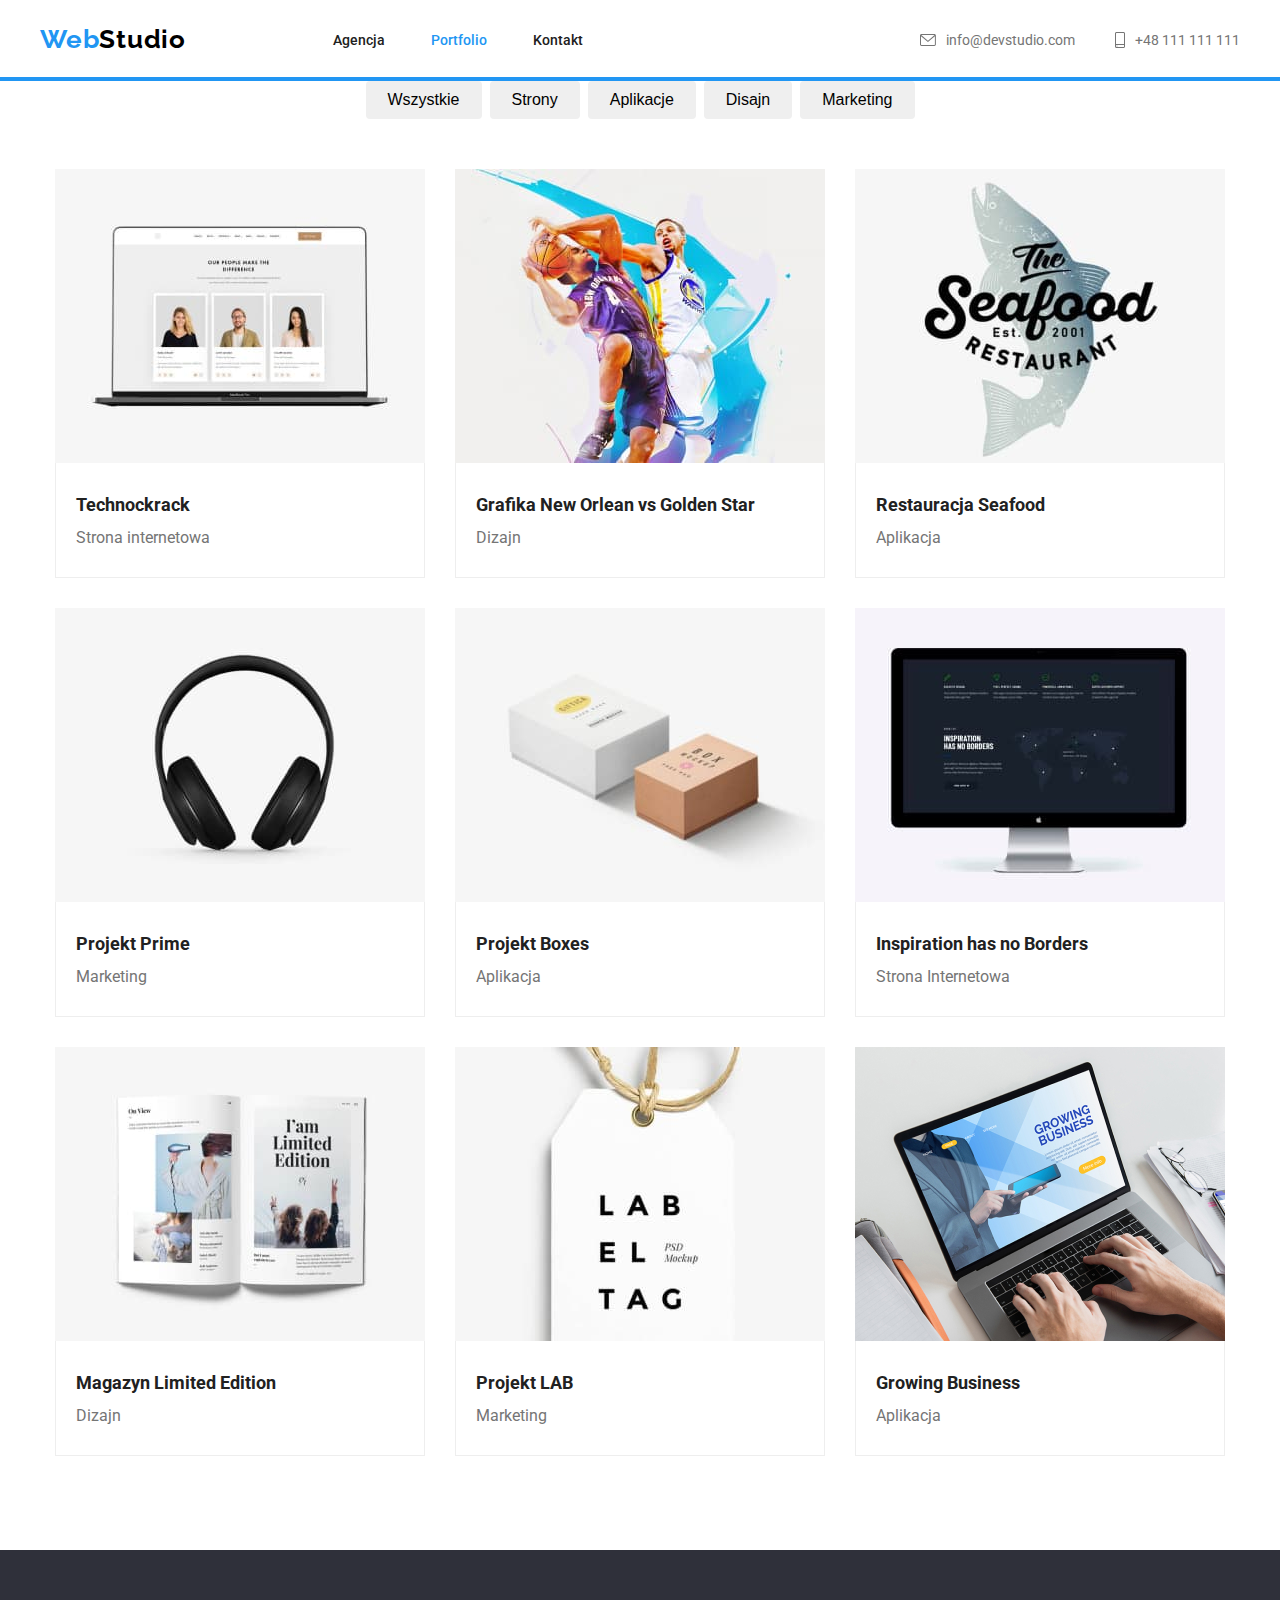
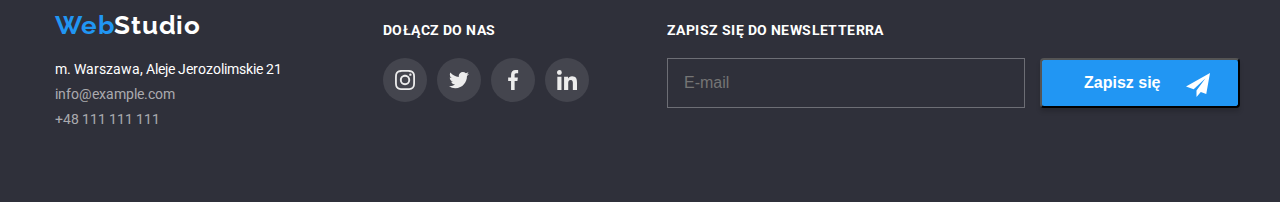
==== commit 5b09e4d1: "feat and init hw-07" ====
--- a/portfolio.html
+++ b/portfolio.html
@@ -27,10 +27,10 @@
         <nav>
           <ul class="navi">
             <li class="navi-item">
-              <a class="navi-link  active" href="./index.html">Agencja</a>
+              <a class="navi-link " href="./index.html">Agencja</a>
             </li>
             <li class="navi-item">
-              <a class="navi-link" href="./portfolio.html">Portfolio</a>
+              <a class="navi-link active" href="./portfolio.html">Portfolio</a>
             </li>
             <li class="navi-item"><a class="navi-link" href="#">Kontakt</a></li>
           </ul>
--- a/css/main.min.css
+++ b/css/main.min.css
@@ -1 +1 @@
-.page-header{border-bottom:1px solid #ececec}.page-header li{list-style-type:none}.header-adress{color:#757575}.header-adress>a:last-child{margin-left:50px}.header-adress li :hover,.header-adress li:focus{fill:#2196f3;color:#2196f3;cursor:pointer;-webkit-transition:250ms cubic-bezier(0.4, 0, 0.2, 1);transition:250ms cubic-bezier(0.4, 0, 0.2, 1)}.header-adress ul{display:-webkit-box;display:-ms-flexbox;display:flex;text-align:center;-webkit-box-pack:center;-ms-flex-pack:center;justify-content:center;color:#757575}.header-adress li{-webkit-column-gap:30px;-moz-column-gap:30px;column-gap:30px;padding-left:10px;fill:#757575}.header-adress a{display:-webkit-box;display:-ms-flexbox;display:flex;-webkit-box-align:center;-ms-flex-align:center;align-items:center;-webkit-box-pack:center;-ms-flex-pack:center;justify-content:center;color:#757575}.clients-item{margin-left:30px}.clients-item-svg{margin-right:10px}.header-adress{-webkit-box-pack:right;-ms-flex-pack:right;justify-content:right;display:-webkit-box;display:-ms-flexbox;display:flex;-webkit-box-align:center;-ms-flex-align:center;align-items:center;color:#757575}.navi-link:hover::after{content:"";-webkit-box-align:center;-ms-flex-align:center;align-items:center;display:inline-block;border-radius:4px;width:100%;margin-top:45px;position:absolute;left:0%;border-bottom:solid 4px #2196f3;-webkit-transition:250ms cubic-bezier(0.4, 0, 0.2, 1);transition:250ms cubic-bezier(0.4, 0, 0.2, 1)}.header-navigation{display:block;-webkit-box-pack:center;-ms-flex-pack:center;justify-content:center}.navi{list-style:none;display:-webkit-box;display:-ms-flexbox;display:flex;margin-right:150px}.item{position:relative}header-contact-link{display:-webkit-box;display:-ms-flexbox;display:flex;-webkit-box-align:center;-ms-flex-align:center;align-items:center}.active::after{content:"";display:inline-block;width:100%;left:0;margin-top:45px;position:absolute;border-bottom:solid 4px #2196f3;-webkit-transition:250ms cubic-bezier(0.4, 0, 0.2, 1);transition:250ms cubic-bezier(0.4, 0, 0.2, 1)}.active{color:#2196f3}.navi-link:hover,.navi-link:focus{color:#2196f3;-webkit-transition:250ms cubic-bezier(0.4, 0, 0.2, 1);transition:250ms cubic-bezier(0.4, 0, 0.2, 1)}.navi-link{font-size:14px;font-weight:500;line-height:100%}.navi>.navi-item:not(:last-child){margin-right:46px}.container{max-width:1200px;width:100%;margin:0 auto;line-height:100%}.container-class{width:100%;line-height:100%;margin:0 auto;display:-webkit-box;display:-ms-flexbox;display:flex;padding:24px 0 25px;-webkit-box-pack:justify;-ms-flex-pack:justify;justify-content:space-between;-webkit-box-align:center;-ms-flex-align:center;align-items:center}.page-footer{display:-webkit-box;display:-ms-flexbox;display:flex;max-width:1200px;width:100%;margin:0 auto;line-height:100%}.container-title{-webkit-box-align:center;-ms-flex-align:center;align-items:center;padding:94px 0px 50px 0px}footer{background-color:#2f303a;padding:60px 0;height:252px;width:100%;display:-webkit-box;display:-ms-flexbox;display:flex}.contacts a:hover,.contacts a:focus{color:#2196f3;cursor:pointer;-webkit-transition:250ms cubic-bezier(0.4, 0, 0.2, 1);transition:250ms cubic-bezier(0.4, 0, 0.2, 1)}.join-to-us-title ul{display:-webkit-box;display:-ms-flexbox;display:flex;text-align:center;-webkit-box-pack:left;-ms-flex-pack:left;justify-content:left;list-style-type:none}.join-to-us-title li:not(:first-child){margin-left:10px}.join-to-us-title p{color:#fff;padding-bottom:20px;font-size:14px;font-weight:700;line-height:16px;letter-spacing:.03em}.join-to-us-title{margin-left:70px;width:206px;padding-top:12px}.address{font-size:14px;font-weight:400;line-height:24px;text-decoration:none}address li{list-style-type:none}.contacts li{padding-bottom:9px;list-style-type:none}.contacts a{color:rgba(255,255,255,.6)}.newsletter-title{size:14px;color:#fff;padding-top:12px;padding-bottom:20px;letter-spacing:.03em}.newsletter-block{display:-webkit-box;display:-ms-flexbox;display:flex}.newsletter-label:hover input,.newsletter-label:focus+input{border:1px solid #2196f3;-webkit-transition:250ms cubic-bezier(0.4, 0, 0.2, 1);transition:250ms cubic-bezier(0.4, 0, 0.2, 1)}.newsletter-label input{width:358px;height:50px;background-color:#2f303a;border:1px solid rgba(255,255,255,.3);font-size:16px;font-weight:400;padding-left:16px;color:#fff}.newsletter{padding-left:78px}.newsletter-label{padding-right:15px;padding-bottom:20px}.logo{color:#fff;display:-webkit-box;display:-ms-flexbox;display:flex;font-family:Raleway;font-size:26px;font-weight:700;line-height:31px;letter-spacing:.03em}.logo_hover,.logo_fokus{color:#2196f3;-webkit-transition:250ms cubic-bezier(0.4, 0, 0.2, 1);transition:250ms cubic-bezier(0.4, 0, 0.2, 1)}.logo-light{color:#000}.logo-dark{color:#fff}.logo-color{color:#2196f3}.logo-primary{color:#000;display:-webkit-box;display:-ms-flexbox;display:flex;font-family:Raleway;font-size:26px;font-weight:700;line-height:31px;letter-spacing:.03em}.section{padding-bottom:94px}section{margin:0 auto}.section1{padding-top:94px}body{font-family:"Roboto",sans-serif;color:#212121;margin:0 auto}header{max-width:1600px;display:-webkit-box;display:-ms-flexbox;display:flex;margin:0 auto}p{font-weight:400;font-size:16px;line-height:30px;color:#757575}h4{font-size:14px;font-weight:700;line-height:16px;text-align:left;padding-top:30px;padding-bottom:10px}h3{font:700;font-size:18px;line-height:36px}h2{font-size:36px;font-weight:700;line-height:42px;letter-spacing:.03em;text-align:center;height:42px;margin-bottom:50px}h1{font-weight:900;font-size:44px;line-height:60px;color:#fff;text-align:center}a{text-decoration:none;color:#212121;font-size:14px}link{text-decoration:none;color:#f0f8ff}*{-webkit-box-sizing:border-box;box-sizing:border-box;margin:0;padding:0}header{max-width:1600px;display:-webkit-box;display:-ms-flexbox;display:flex;margin:0 auto}a:hover,a:focus{color:#2196f3;-webkit-transition:250ms cubic-bezier(0.4, 0, 0.2, 1);transition:250ms cubic-bezier(0.4, 0, 0.2, 1)}.href :hover,.href:focus{color:#2196f3;-webkit-transition:250ms cubic-bezier(0.4, 0, 0.2, 1);transition:250ms cubic-bezier(0.4, 0, 0.2, 1)}address a{font-style:normal;color:#fff}.footer-adress a{color:#fff}address{padding:20px 0 9px}.modal input:focus+svg{color:#2196f3;fill:#2196f3;-webkit-transition:250ms cubic-bezier(0.4, 0, 0.2, 1);transition:250ms cubic-bezier(0.4, 0, 0.2, 1)}.backdrop{position:fixed;top:0;left:0;width:100%;height:100%;background-color:rgba(0,0,0,.2);z-index:1}.modal{position:absolute;top:50%;left:50%;-webkit-transform:translate(-50%, -50%);transform:translate(-50%, -50%);width:528px;min-height:581px;background-color:#fff;-webkit-box-shadow:0px 1px 3px rgba(0,0,0,.12),0px 1px 1px rgba(0,0,0,.14),0px 2px 1px rgba(0,0,0,.2);box-shadow:0px 1px 3px rgba(0,0,0,.12),0px 1px 1px rgba(0,0,0,.14),0px 2px 1px rgba(0,0,0,.2);z-index:2;border-radius:4px;padding:40px}.modal h3{text-align:center;size:20px;font-weight:700}.is-hidden{opacity:0;visibility:hidden;pointer-events:none}.overlay__function{color:#fff;height:100%;-webkit-transform:100%;transform:100%}.modal-color input{background-color:#fff;border:1px solid rgba(33,33,33,.2);border-radius:4px;width:448px;height:40px}.checkbox input{background-color:#fff;border:1px solid rgba(33,33,33,.2);border-radius:4px;width:448px;height:40px}.modal-reg{text-decoration:underline;color:#2196f3;display:-webkit-box;display:-ms-flexbox;display:flex}.modal-color{padding:10px 0 4px 0;font-size:12px;line-height:14px;letter-spacing:0,1em;color:#757575}.modal input:hover+svg,.modal input:focus+svg{fill:#2196f3;-webkit-transition:250ms cubic-bezier(0.4, 0, 0.2, 1);transition:250ms cubic-bezier(0.4, 0, 0.2, 1)}.svg-icon-modal{fill:#212121;position:absolute;top:40px;left:15px}.modal input{padding:0 35px;margin-top:4px}.svg-icon-bird{position:absolute}.checkbox p{display:-webkit-box;display:-ms-flexbox;display:flex;padding-left:7px}.modal input:focus,.modal input:hover{border:1px solid #2196f3;fill:#2196f3;-webkit-transition:250ms cubic-bezier(0.4, 0, 0.2, 1);transition:250ms cubic-bezier(0.4, 0, 0.2, 1);outline:none}.modal textarea:focus,.modal textarea:hover{border:1px solid #2196f3;fill:#2196f3;outline:none;-webkit-transition:250ms cubic-bezier(0.4, 0, 0.2, 1);transition:250ms cubic-bezier(0.4, 0, 0.2, 1)}textarea{border:1px solid rgba(33,33,33,.2);border-radius:4px;margin-top:4px}label{position:relative;display:-webkit-box;display:-ms-flexbox;display:flex;-webkit-box-orient:vertical;-webkit-box-direction:normal;-ms-flex-direction:column;flex-direction:column}.modal textarea{width:448px;height:120px;resize:none;padding:12px 0 0 16px}.checkbox{position:static;-webkit-box-orient:horizontal;-webkit-box-direction:normal;-ms-flex-direction:row;flex-direction:row;-webkit-box-align:center;-ms-flex-align:center;align-items:center;-webkit-box-pack:center;-ms-flex-pack:center;justify-content:center}.checkbox a{padding:0 5px}.modal-accept{width:16px;height:15px;margin-right:8px;position:relative;border:2px solid #212121;border-radius:3px}.modal-check{display:-webkit-box;display:-ms-flexbox;display:flex}.modal-accept input{position:absolute;z-index:200;width:18px;height:16px;-webkit-appearance:none;-moz-appearance:none;appearance:none;display:-webkit-box;display:-ms-flexbox;display:flex}.checkbox input{visibility:hidden}.modal-accept svg{border-radius:3px;width:16px;height:16px;padding:2px;z-index:102;top:-2px;left:-2px;position:absolute;display:none}.modal-accept input:checked+svg{background-color:#2196f3;border:none;display:block;fill:#fff;-webkit-transition:250ms cubic-bezier(0.4, 0, 0.2, 1);transition:250ms cubic-bezier(0.4, 0, 0.2, 1)}.label{-webkit-box-pack:center;-ms-flex-pack:center;justify-content:center;font-size:14px;font-weight:700;line-height:16.41px;color:#fff}.btn-close{display:block;position:absolute;top:8px;right:8px;background-color:#fff;border:1px solid rgba(0,0,0,.1);border-radius:50%;cursor:pointer;width:30px;height:30px}.btn-close:hover{color:#2196f3;-webkit-transition:250ms cubic-bezier(0.4, 0, 0.2, 1);transition:250ms cubic-bezier(0.4, 0, 0.2, 1)}.button-modal{display:block;width:200px;height:50px;color:#fff;border:none;-webkit-box-shadow:0px 4px 4px rgba(0,0,0,.15);box-shadow:0px 4px 4px rgba(0,0,0,.15);background-color:#2196f3;border-radius:4px;margin:0 auto;position:inherit;margin-top:20px;cursor:pointer}.modal button-modal{margin:0 auto;padding:auto}.button{line-height:139%;cursor:pointer;text-align:center;-webkit-box-align:center;-ms-flex-align:center;align-items:center;font-weight:500;font-size:16px;line-height:26px;border:none;border-radius:4px;height:38px;padding:6px 22px}.button-start{border:none;border-radius:4px;display:block;cursor:pointer;width:200px;height:50px;background:#2196f3;margin:0 auto;padding:0 auto;margin-top:30px;text-align:center;color:#fff}.newsletter-button{display:block;width:200px;height:50px;position:relative;font-weight:700;font-size:16px;cursor:pointer;line-height:30px;background-color:#2196f3;-webkit-box-shadow:0px 4px 4px 0px rgba(0,0,0,.1490196078);box-shadow:0px 4px 4px 0px rgba(0,0,0,.1490196078);border-radius:4px;color:#fff;margin:0 auto;text-align:start;padding:0 42px;-webkit-transition:250ms cubic-bezier(0.4, 0, 0.2, 1);transition:250ms cubic-bezier(0.4, 0, 0.2, 1)}.modal{top:50%;left:50%;width:400px;height:300px;background-color:teal;position:fixed;z-index:1;-webkit-transition-property:visibility,opacity,-webkit-transform;transition-property:visibility,opacity,-webkit-transform;transition-property:visibility,opacity,transform;transition-property:visibility,opacity,transform,-webkit-transform;-webkit-transition-duration:2s;transition-duration:2s;-webkit-transform:translateX(-50%) translateY(-50%) scale(1) rotate(720deg) skew(0deg, 0deg);transform:translateX(-50%) translateY(-50%) scale(1) rotate(720deg) skew(0deg, 0deg);opacity:1;visibility:visible;display:block}.is-hidden{pointer-events:none;visibility:hidden;opacity:0;-webkit-transform:translateX(-50%) translateY(-50%) scale(0) rotate(0deg) skew(40deg, 40deg);transform:translateX(-50%) translateY(-50%) scale(0) rotate(0deg) skew(40deg, 40deg)}.href{line-height:146%}.card{-ms-flex-preferred-size:calc((100% - 60px)/3);flex-basis:calc((100% - 60px)/3)}.card-set img{display:block;width:100%}.card-set{display:-webkit-box;display:-ms-flexbox;display:flex;-webkit-box-orient:vertical;-webkit-box-direction:normal;-ms-flex-direction:column;flex-direction:column;position:relative;overflow:hidden;margin:0 auto;z-index:0}.imgoverlay-container{position:relative;overflow:hidden}.card-set:hover .overlay__function{-webkit-transition-duration:250ms;transition-duration:250ms;-webkit-transition-timing-function:cubic-bezier(0.4, 0, 0.2, 1);transition-timing-function:cubic-bezier(0.4, 0, 0.2, 1);-webkit-transform:translatex(0);transform:translatex(0)}.overlay{position:relative;width:370px;height:294px;overflow:hidden}.overlay__function{top:0;left:0;position:absolute;background-color:rgba(33,150,243,.9);-webkit-transform:translateY(200%);transform:translateY(200%);-webkit-transition:-webkit-transform 500ms ease;transition:-webkit-transform 500ms ease;transition:transform 500ms ease;transition:transform 500ms ease, -webkit-transform 500ms ease;transition:transform 500ms ease,-webkit-transform 500ms ease}.overlay__description{font-size:18px;color:#fff;line-height:1.55;letter-spacing:.03em;color:var(--white-text);padding-top:49px;padding-left:24px;padding-right:45px;z-index:1}.overlay__function{display:inline-block;background-color:rgba(33,150,243,.9)}.overlay__function:is(:hover){-webkit-transition-duration:250ms;transition-duration:250ms;-webkit-transition-timing-function:cubic-bezier(0.4, 0, 0.2, 1);transition-timing-function:cubic-bezier(0.4, 0, 0.2, 1);-webkit-transform:translatex(0);transform:translatex(0)}.card{display:-webkit-box;display:-ms-flexbox;display:flex;-ms-flex-wrap:wrap;flex-wrap:wrap;list-style:none;gap:30px;height:100%}.card-set:focus,.card-set:hover{-webkit-box-shadow:1px 4px 6px 0px rgba(0,0,0,.16);box-shadow:1px 4px 6px 0px rgba(0,0,0,.16);-webkit-box-shadow:0px 4px 4px 0px rgba(0,0,0,.06);box-shadow:0px 4px 4px 0px rgba(0,0,0,.06);-webkit-box-shadow:0px 1px 1px 0px rgba(0,0,0,.12);box-shadow:0px 1px 1px 0px rgba(0,0,0,.12);cursor:pointer;-webkit-transition:250ms cubic-bezier(0.4, 0, 0.2, 1);transition:250ms cubic-bezier(0.4, 0, 0.2, 1)}.card-title{padding:24px 20px;border-bottom:1px solid #eee;border-left:1px solid #eee;border-right:1px solid #eee}.img{background-size:1600px 600px;-webkit-box-align:center;-ms-flex-align:center;align-items:center;display:-webkit-box;display:-ms-flexbox;display:flex;-webkit-box-pack:center;-ms-flex-pack:center;justify-content:center;max-width:1600px;height:600px;margin:0 auto;background:-webkit-gradient(linear, left top, left bottom, from(rgba(47, 48, 58, 0.4)), to(rgba(47, 48, 58, 0.4))),url(../images/index-picture/Img.png);background:linear-gradient(rgba(47, 48, 58, 0.4), rgba(47, 48, 58, 0.4)),url(../images/index-picture/Img.png)}.buttons :hover,.buttons:focus{background-color:#2196f3;color:#fff;border-radius:4px;-webkit-box-shadow:0px 2px 2px 0px rgba(0,0,0,.12),0px 1px 2px 0px rgba(0,0,0,.08),0px 3px 1px 0px rgba(0,0,0,.1);box-shadow:0px 2px 2px 0px rgba(0,0,0,.12),0px 1px 2px 0px rgba(0,0,0,.08),0px 3px 1px 0px rgba(0,0,0,.1);-webkit-transition:250ms cubic-bezier(0.4, 0, 0.2, 1);transition:250ms cubic-bezier(0.4, 0, 0.2, 1)}.buttons{font-size:16px;font-weight:500;line-height:139%;line-height:26px;letter-spacing:.03em;text-align:center}.menu>.buttons:not(:last-child){margin-right:8px}.menu{display:-webkit-box;display:-ms-flexbox;display:flex;list-style:none;-webkit-box-pack:center;-ms-flex-pack:center;justify-content:center;padding-bottom:50px}.about-us-background{background-color:#f5f4fa;width:270px;height:120px;display:-webkit-box;display:-ms-flexbox;display:flex;-webkit-box-pack:center;-ms-flex-pack:center;justify-content:center;padding-top:25px;text-align:center}.about-us-svg{display:-webkit-box;display:-ms-flexbox;display:flex;-webkit-box-pack:center;-ms-flex-pack:center;justify-content:center;width:70px;height:70px}.team-svg{fill:#afb1b8;padding-top:16px;width:206px;margin:0 auto;height:44px;display:-webkit-box;display:-ms-flexbox;display:flex;-ms-flex-pack:distribute;justify-content:space-around}.team-background{fill:#afb1b8;list-style-type:none;display:-webkit-box;display:-ms-flexbox;display:flex;-webkit-box-align:center;-ms-flex-align:center;align-items:center;border-radius:50%;width:44px;height:44px;-ms-flex-pack:distribute;justify-content:space-around}.team-background:hover,.team-background:focus{fill:#fff;background-color:#2196f3;cursor:pointer;-webkit-transition:250ms cubic-bezier(0.4, 0, 0.2, 1);transition:250ms cubic-bezier(0.4, 0, 0.2, 1)}.join-to-us-svg:hover{background-color:#2196f3;cursor:pointer;-webkit-transition:250ms cubic-bezier(0.4, 0, 0.2, 1);transition:250ms cubic-bezier(0.4, 0, 0.2, 1)}.join-to-us-svg:focus{background-color:#2196f3;cursor:pointer;-webkit-transition:250ms cubic-bezier(0.4, 0, 0.2, 1);transition:250ms cubic-bezier(0.4, 0, 0.2, 1)}.join-to-us-svg{display:-webkit-box;display:-ms-flexbox;display:flex;-webkit-box-align:center;-ms-flex-align:center;align-items:center;-webkit-box-pack:center;-ms-flex-pack:center;justify-content:center;list-style-type:none;border-radius:50%;background-color:rgba(255,255,255,.1);fill:#ececec;height:44px;width:44px}.icons-footer{display:-webkit-box;display:-ms-flexbox;display:flex}.newsletter-icon{fill:#fff;width:24px;height:24px;position:absolute;top:13px;right:28px}.card-thumb{position:relative;margin:10px;border-radius:4px;overflow:hidden;background-color:#fff;-webkit-box-pack:center;-ms-flex-pack:center;justify-content:center;text-align:center}.card-thumb>.label{position:absolute;bottom:0;right:0;margin:0;width:100%;height:70px;padding:27px;border-bottom-left-radius:4px;background-color:rgba(47,48,58,.8);color:#fff}.about-us{display:-webkit-box;display:-ms-flexbox;display:flex;list-style-type:none}.about-us p{font-size:14px;font-weight:400;line-height:24px;text-align:left;color:#757575}.card{-webkit-box-pack:justify;-ms-flex-pack:justify;justify-content:space-between;list-style-type:none;display:-webkit-box;display:-ms-flexbox;display:flex;height:100%;-webkit-box-shadow:rgba(0,0,0,.2) rgba(0,0,0,.14) rgba(0,0,0,.12);box-shadow:rgba(0,0,0,.2) rgba(0,0,0,.14) rgba(0,0,0,.12)}.card>.thumb:not(:last-child){margin-right:30px}.team-tile{-webkit-box-shadow:0px 2px 1px 0px rgba(0,0,0,.2),0px 1px 1px 0px rgba(0,0,0,.14),0px 1px 3px 0px rgba(0,0,0,.12);box-shadow:0px 2px 1px 0px rgba(0,0,0,.2),0px 1px 1px 0px rgba(0,0,0,.14),0px 1px 3px 0px rgba(0,0,0,.12);width:270px;height:428px;text-align:center;-webkit-box-pack:center;-ms-flex-pack:center;justify-content:center;border-radius:4px;background-color:#fff}.team-tile h3{font-size:16px;font-weight:500;line-height:19px;padding-top:30px;text-align:center}.ower-team{background-color:#f5f4fa;width:100%}.clients{display:-webkit-box;display:-ms-flexbox;display:flex;-webkit-box-pack:justify;-ms-flex-pack:justify;justify-content:space-between;list-style:none}.clients-link{display:-webkit-box;display:-ms-flexbox;display:flex;-webkit-box-pack:center;-ms-flex-pack:center;justify-content:center;-webkit-box-align:center;-ms-flex-align:center;align-items:center;width:170px;height:92px;margin-bottom:94px;list-style-type:none;border:1px solid #afb1b8;border-radius:4px}.clients-link:hover .item-client,.clients-link:focus .item-client,.clients-link:hover,.clients-link:focus{fill:#2196f3;border-color:#2196f3;cursor:pointer;-webkit-transition:250ms cubic-bezier(0.4, 0, 0.2, 1);transition:250ms cubic-bezier(0.4, 0, 0.2, 1)}.clients-link:hover{color:#2196f3;-webkit-transition:250ms cubic-bezier(0.4, 0, 0.2, 1);transition:250ms cubic-bezier(0.4, 0, 0.2, 1)}.client-item{display:-webkit-box;display:-ms-flexbox;display:flex;-webkit-box-pack:center;-ms-flex-pack:center;justify-content:center;list-style-type:none;-webkit-box-align:center;-ms-flex-align:center;align-items:center;width:106px;height:60px;fill:#afb1b8}/*# sourceMappingURL=main.min.css.map */+.page-header{border-bottom:1px solid #ececec}.page-header li{list-style-type:none}.header-adress{color:#757575}.header-adress>a:last-child{margin-left:50px}.header-adress li :hover,.header-adress li:focus{fill:#2196f3;color:#2196f3;cursor:pointer;-webkit-transition:250ms cubic-bezier(0.4, 0, 0.2, 1);transition:250ms cubic-bezier(0.4, 0, 0.2, 1)}.header-adress ul{display:-webkit-box;display:-ms-flexbox;display:flex;text-align:center;-webkit-box-pack:center;-ms-flex-pack:center;justify-content:center;color:#757575}.header-adress li{-webkit-column-gap:30px;-moz-column-gap:30px;column-gap:30px;padding-left:10px;fill:#757575}.header-adress a{display:-webkit-box;display:-ms-flexbox;display:flex;-webkit-box-align:center;-ms-flex-align:center;align-items:center;-webkit-box-pack:center;-ms-flex-pack:center;justify-content:center;color:#757575}.clients-item{margin-left:30px}.clients-item-svg{margin-right:10px}.header-adress{-webkit-box-pack:right;-ms-flex-pack:right;justify-content:right;display:-webkit-box;display:-ms-flexbox;display:flex;-webkit-box-align:center;-ms-flex-align:center;align-items:center;color:#757575}.navi-link:hover::after{content:"";-webkit-box-align:center;-ms-flex-align:center;align-items:center;display:inline-block;border-radius:4px;width:100%;margin-top:45px;position:absolute;left:0%;border-bottom:solid 4px #2196f3;-webkit-transition:250ms cubic-bezier(0.4, 0, 0.2, 1);transition:250ms cubic-bezier(0.4, 0, 0.2, 1)}.header-navigation{display:block;-webkit-box-pack:center;-ms-flex-pack:center;justify-content:center}.navi{list-style:none;display:-webkit-box;display:-ms-flexbox;display:flex;margin-right:150px}.item{position:relative}header-contact-link{display:-webkit-box;display:-ms-flexbox;display:flex;-webkit-box-align:center;-ms-flex-align:center;align-items:center}.active::after{content:"";display:inline-block;width:100%;left:0;margin-top:45px;position:absolute;border-bottom:solid 4px #2196f3;-webkit-transition:250ms cubic-bezier(0.4, 0, 0.2, 1);transition:250ms cubic-bezier(0.4, 0, 0.2, 1)}.active{color:#2196f3}.navi-link:hover,.navi-link:focus{color:#2196f3;-webkit-transition:250ms cubic-bezier(0.4, 0, 0.2, 1);transition:250ms cubic-bezier(0.4, 0, 0.2, 1)}.navi-link{font-size:14px;font-weight:500;line-height:100%}.navi>.navi-item:not(:last-child){margin-right:46px}.container{max-width:1200px;width:100%;margin:0 auto;line-height:100%;padding:0 15px}.container-class{width:100%;line-height:100%;margin:0 auto;display:-webkit-box;display:-ms-flexbox;display:flex;padding:24px 0 25px;-webkit-box-pack:justify;-ms-flex-pack:justify;justify-content:space-between;-webkit-box-align:center;-ms-flex-align:center;align-items:center}.page-footer{display:-webkit-box;display:-ms-flexbox;display:flex;max-width:1200px;width:100%;margin:0 auto;line-height:100%}.container-title{-webkit-box-align:center;-ms-flex-align:center;align-items:center;padding:94px 0px 50px 0px}footer{background-color:#2f303a;padding:60px 0;height:252px;width:100%;display:-webkit-box;display:-ms-flexbox;display:flex}.contacts a:hover,.contacts a:focus{color:#2196f3;cursor:pointer;-webkit-transition:250ms cubic-bezier(0.4, 0, 0.2, 1);transition:250ms cubic-bezier(0.4, 0, 0.2, 1)}.join-to-us-title ul{display:-webkit-box;display:-ms-flexbox;display:flex;text-align:center;-webkit-box-pack:left;-ms-flex-pack:left;justify-content:left;list-style-type:none}.join-to-us-title li:not(:first-child){margin-left:10px}.join-to-us-title p{color:#fff;padding-bottom:20px;font-size:14px;font-weight:700;line-height:16px;letter-spacing:.03em}.join-to-us-title{margin-left:70px;width:206px;padding-top:12px}.address{font-size:14px;font-weight:400;line-height:24px;text-decoration:none}address li{list-style-type:none}.contacts li{padding-bottom:9px;list-style-type:none}.contacts a{color:rgba(255,255,255,.6)}.newsletter-title{size:14px;color:#fff;padding-top:12px;padding-bottom:20px;letter-spacing:.03em}.newsletter-block{display:-webkit-box;display:-ms-flexbox;display:flex}.newsletter-label:hover input,.newsletter-label:focus+input{border:1px solid #2196f3;-webkit-transition:250ms cubic-bezier(0.4, 0, 0.2, 1);transition:250ms cubic-bezier(0.4, 0, 0.2, 1)}.newsletter-label input{width:358px;height:50px;background-color:#2f303a;border:1px solid rgba(255,255,255,.3);font-size:16px;font-weight:400;padding-left:16px;color:#fff}.newsletter{padding-left:78px}.newsletter-label{padding-right:15px;padding-bottom:20px}.logo{color:#fff;display:-webkit-box;display:-ms-flexbox;display:flex;font-family:Raleway;font-size:26px;font-weight:700;line-height:31px;letter-spacing:.03em}.logo_hover,.logo_fokus{color:#2196f3;-webkit-transition:250ms cubic-bezier(0.4, 0, 0.2, 1);transition:250ms cubic-bezier(0.4, 0, 0.2, 1)}.logo-light{color:#000}.logo-dark{color:#fff}.logo-color{color:#2196f3}.logo-primary{color:#000;display:-webkit-box;display:-ms-flexbox;display:flex;font-family:Raleway;font-size:26px;font-weight:700;line-height:31px;letter-spacing:.03em}.section{padding-bottom:94px}section{margin:0 auto}.section1{padding-top:94px}body{font-family:"Roboto",sans-serif;color:#212121;margin:0 auto}header{max-width:1600px;display:-webkit-box;display:-ms-flexbox;display:flex;margin:0 auto}p{font-weight:400;font-size:16px;line-height:30px;color:#757575}h4{font-size:14px;font-weight:700;line-height:16px;text-align:left;padding-top:30px;padding-bottom:10px}h3{font:700;font-size:18px;line-height:36px}h2{font-size:36px;font-weight:700;line-height:42px;letter-spacing:.03em;text-align:center;height:42px;margin-bottom:50px}h1{font-weight:900;font-size:44px;line-height:60px;color:#fff;text-align:center}a{text-decoration:none;color:#212121;font-size:14px}link{text-decoration:none;color:#f0f8ff}*{-webkit-box-sizing:border-box;box-sizing:border-box;margin:0;padding:0}header{max-width:1600px;display:-webkit-box;display:-ms-flexbox;display:flex;margin:0 auto}a:hover,a:focus{color:#2196f3;-webkit-transition:250ms cubic-bezier(0.4, 0, 0.2, 1);transition:250ms cubic-bezier(0.4, 0, 0.2, 1)}.href :hover,.href:focus{color:#2196f3;-webkit-transition:250ms cubic-bezier(0.4, 0, 0.2, 1);transition:250ms cubic-bezier(0.4, 0, 0.2, 1)}address a{font-style:normal;color:#fff}.footer-adress a{color:#fff}address{padding:20px 0 9px}.modal input:focus+svg{color:#2196f3;fill:#2196f3;-webkit-transition:250ms cubic-bezier(0.4, 0, 0.2, 1);transition:250ms cubic-bezier(0.4, 0, 0.2, 1)}.backdrop{position:fixed;top:0;left:0;width:100%;height:100%;background-color:rgba(0,0,0,.2);z-index:1}.modal{height:300px;z-index:1;-webkit-transition-property:visibility,opacity,-webkit-transform;transition-property:visibility,opacity,-webkit-transform;transition-property:visibility,opacity,transform;transition-property:visibility,opacity,transform,-webkit-transform;-webkit-transition-duration:2s;transition-duration:2s;-webkit-transform:translateX(-50%) translateY(-50%) scale(1) rotate(720deg) skew(0deg, 0deg);transform:translateX(-50%) translateY(-50%) scale(1) rotate(720deg) skew(0deg, 0deg);opacity:1;visibility:visible;display:block;position:absolute;top:50%;left:50%;width:528px;min-height:581px;background-color:#fff;-webkit-box-shadow:0px 1px 3px rgba(0,0,0,.12),0px 1px 1px rgba(0,0,0,.14),0px 2px 1px rgba(0,0,0,.2);box-shadow:0px 1px 3px rgba(0,0,0,.12),0px 1px 1px rgba(0,0,0,.14),0px 2px 1px rgba(0,0,0,.2);z-index:2;border-radius:4px;padding:40px}.modal h3{text-align:center;size:20px;font-weight:700}.is-hidden{opacity:0;visibility:hidden;pointer-events:none}.overlay__function{color:#fff;height:100%;-webkit-transform:100%;transform:100%}.modal-color input{background-color:#fff;border:1px solid rgba(33,33,33,.2);border-radius:4px;width:448px;height:40px}.checkbox input{background-color:#fff;border:1px solid rgba(33,33,33,.2);border-radius:4px;width:448px;height:40px}.modal-reg{text-decoration:underline;color:#2196f3;display:-webkit-box;display:-ms-flexbox;display:flex}.modal-color{padding:10px 0 4px 0;font-size:12px;line-height:14px;letter-spacing:0,1em;color:#757575}.modal input:hover+svg,.modal input:focus+svg{fill:#2196f3;-webkit-transition:250ms cubic-bezier(0.4, 0, 0.2, 1);transition:250ms cubic-bezier(0.4, 0, 0.2, 1)}.svg-icon-modal{fill:#212121;position:absolute;top:40px;left:15px}.modal input{padding:0 35px;margin-top:4px}.svg-icon-bird{position:absolute}.checkbox p{display:-webkit-box;display:-ms-flexbox;display:flex;padding-left:7px}.modal input:focus,.modal input:hover{border:1px solid #2196f3;fill:#2196f3;-webkit-transition:250ms cubic-bezier(0.4, 0, 0.2, 1);transition:250ms cubic-bezier(0.4, 0, 0.2, 1);outline:none}.modal textarea:focus,.modal textarea:hover{border:1px solid #2196f3;fill:#2196f3;outline:none;-webkit-transition:250ms cubic-bezier(0.4, 0, 0.2, 1);transition:250ms cubic-bezier(0.4, 0, 0.2, 1)}textarea{border:1px solid rgba(33,33,33,.2);border-radius:4px;margin-top:4px}label{position:relative;display:-webkit-box;display:-ms-flexbox;display:flex;-webkit-box-orient:vertical;-webkit-box-direction:normal;-ms-flex-direction:column;flex-direction:column}.modal textarea{width:448px;height:120px;resize:none;padding:12px 0 0 16px}.checkbox{position:static;-webkit-box-orient:horizontal;-webkit-box-direction:normal;-ms-flex-direction:row;flex-direction:row;-webkit-box-align:center;-ms-flex-align:center;align-items:center;-webkit-box-pack:center;-ms-flex-pack:center;justify-content:center}.checkbox a{padding:0 5px}.modal-accept{width:16px;height:15px;margin-right:8px;position:relative;border:2px solid #212121;border-radius:3px}.modal-check{display:-webkit-box;display:-ms-flexbox;display:flex}.modal-accept input{position:absolute;z-index:200;width:18px;height:16px;-webkit-appearance:none;-moz-appearance:none;appearance:none;display:-webkit-box;display:-ms-flexbox;display:flex}.checkbox input{visibility:hidden}.modal-accept svg{border-radius:3px;width:16px;height:16px;padding:2px;z-index:102;top:-2px;left:-2px;position:absolute;display:none}.modal-accept input:checked+svg{background-color:#2196f3;border:none;display:block;fill:#fff;-webkit-transition:250ms cubic-bezier(0.4, 0, 0.2, 1);transition:250ms cubic-bezier(0.4, 0, 0.2, 1)}.label{-webkit-box-pack:center;-ms-flex-pack:center;justify-content:center;font-size:14px;font-weight:700;line-height:16.41px;color:#fff}.button{line-height:139%;cursor:pointer;text-align:center;-webkit-box-align:center;-ms-flex-align:center;align-items:center;font-weight:500;font-size:16px;line-height:26px;border:none;border-radius:4px;height:38px;padding:6px 22px}.button-start{border:none;border-radius:4px;display:block;cursor:pointer;width:200px;height:50px;background:#2196f3;margin:0 auto;padding:0 auto;margin-top:30px;text-align:center;color:#fff}.btn-close{display:block;position:absolute;top:8px;right:8px;background-color:#fff;border:1px solid rgba(0,0,0,.1);border-radius:50%;cursor:pointer;width:30px;height:30px}.btn-close:hover{color:#2196f3;-webkit-transition:250ms cubic-bezier(0.4, 0, 0.2, 1);transition:250ms cubic-bezier(0.4, 0, 0.2, 1)}.button-modal{display:block;width:200px;height:50px;color:#fff;border:none;-webkit-box-shadow:0px 4px 4px rgba(0,0,0,.15);box-shadow:0px 4px 4px rgba(0,0,0,.15);background-color:#2196f3;border-radius:4px;margin:0 auto;position:inherit;margin-top:20px;cursor:pointer}.modal button-modal{margin:0 auto;padding:auto}.newsletter-button{display:block;width:200px;height:50px;position:relative;font-weight:700;font-size:16px;cursor:pointer;line-height:30px;background-color:#2196f3;-webkit-box-shadow:0px 4px 4px 0px rgba(0,0,0,.1490196078);box-shadow:0px 4px 4px 0px rgba(0,0,0,.1490196078);border-radius:4px;color:#fff;margin:0 auto;text-align:start;padding:0 42px;-webkit-transition:250ms cubic-bezier(0.4, 0, 0.2, 1);transition:250ms cubic-bezier(0.4, 0, 0.2, 1)}.is-hidden{pointer-events:none;visibility:hidden;opacity:0;-webkit-transform:translateX(-50%) translateY(-50%) scale(0) rotate(0deg) skew(40deg, 40deg);transform:translateX(-50%) translateY(-50%) scale(0) rotate(0deg) skew(40deg, 40deg)}.href{line-height:146%}.card{-ms-flex-preferred-size:calc((100% - 60px)/3);flex-basis:calc((100% - 60px)/3)}.card-set img{display:block;width:100%}.card-set{display:-webkit-box;display:-ms-flexbox;display:flex;-webkit-box-orient:vertical;-webkit-box-direction:normal;-ms-flex-direction:column;flex-direction:column;position:relative;overflow:hidden;margin:0 auto;z-index:0}.imgoverlay-container{position:relative;overflow:hidden}.card-set:hover .overlay__function{-webkit-transition-duration:250ms;transition-duration:250ms;-webkit-transition-timing-function:cubic-bezier(0.4, 0, 0.2, 1);transition-timing-function:cubic-bezier(0.4, 0, 0.2, 1);-webkit-transform:translatex(0);transform:translatex(0)}.overlay{position:relative;width:370px;height:294px;overflow:hidden}.overlay__function{top:0;left:0;position:absolute;background-color:rgba(33,150,243,.9);-webkit-transform:translateY(200%);transform:translateY(200%);-webkit-transition:-webkit-transform 500ms ease;transition:-webkit-transform 500ms ease;transition:transform 500ms ease;transition:transform 500ms ease, -webkit-transform 500ms ease;transition:transform 500ms ease,-webkit-transform 500ms ease}.overlay__description{font-size:18px;color:#fff;line-height:1.55;letter-spacing:.03em;color:var(--white-text);padding-top:49px;padding-left:24px;padding-right:45px;z-index:1}.overlay__function{display:inline-block;background-color:rgba(33,150,243,.9)}.overlay__function:is(:hover){-webkit-transition-duration:250ms;transition-duration:250ms;-webkit-transition-timing-function:cubic-bezier(0.4, 0, 0.2, 1);transition-timing-function:cubic-bezier(0.4, 0, 0.2, 1);-webkit-transform:translatex(0);transform:translatex(0)}.card{display:-webkit-box;display:-ms-flexbox;display:flex;-ms-flex-wrap:wrap;flex-wrap:wrap;list-style:none;gap:30px;height:100%}.card-set:focus,.card-set:hover{-webkit-box-shadow:1px 4px 6px 0px rgba(0,0,0,.16);box-shadow:1px 4px 6px 0px rgba(0,0,0,.16);-webkit-box-shadow:0px 4px 4px 0px rgba(0,0,0,.06);box-shadow:0px 4px 4px 0px rgba(0,0,0,.06);-webkit-box-shadow:0px 1px 1px 0px rgba(0,0,0,.12);box-shadow:0px 1px 1px 0px rgba(0,0,0,.12);cursor:pointer;-webkit-transition:250ms cubic-bezier(0.4, 0, 0.2, 1);transition:250ms cubic-bezier(0.4, 0, 0.2, 1)}.card-title{padding:24px 20px;border-bottom:1px solid #eee;border-left:1px solid #eee;border-right:1px solid #eee}.card-thumb>.card-label:not(:last-child){margin-right:30px}.img{background-size:1600px 600px;-webkit-box-align:center;-ms-flex-align:center;align-items:center;display:-webkit-box;display:-ms-flexbox;display:flex;-webkit-box-pack:center;-ms-flex-pack:center;justify-content:center;max-width:1600px;height:600px;margin:0 auto;background:-webkit-gradient(linear, left top, left bottom, from(rgba(47, 48, 58, 0.4)), to(rgba(47, 48, 58, 0.4))),url(../images/index-picture/Img.png);background:linear-gradient(rgba(47, 48, 58, 0.4), rgba(47, 48, 58, 0.4)),url(../images/index-picture/Img.png)}.buttons :hover,.buttons:focus{background-color:#2196f3;color:#fff;border-radius:4px;-webkit-box-shadow:0px 2px 2px 0px rgba(0,0,0,.12),0px 1px 2px 0px rgba(0,0,0,.08),0px 3px 1px 0px rgba(0,0,0,.1);box-shadow:0px 2px 2px 0px rgba(0,0,0,.12),0px 1px 2px 0px rgba(0,0,0,.08),0px 3px 1px 0px rgba(0,0,0,.1);-webkit-transition:250ms cubic-bezier(0.4, 0, 0.2, 1);transition:250ms cubic-bezier(0.4, 0, 0.2, 1)}.buttons{font-size:16px;font-weight:500;line-height:139%;line-height:26px;letter-spacing:.03em;text-align:center}.menu>.buttons:not(:last-child){margin-right:8px}.menu{display:-webkit-box;display:-ms-flexbox;display:flex;list-style:none;-webkit-box-pack:center;-ms-flex-pack:center;justify-content:center;padding-bottom:50px}.about-us-background{background-color:#f5f4fa;width:270px;height:120px;display:-webkit-box;display:-ms-flexbox;display:flex;-webkit-box-pack:center;-ms-flex-pack:center;justify-content:center;padding-top:25px;text-align:center}.about-us-svg{display:-webkit-box;display:-ms-flexbox;display:flex;-webkit-box-pack:center;-ms-flex-pack:center;justify-content:center;width:70px;height:70px}.team-icon{fill:#afb1b8;padding-top:16px;width:206px;margin:0 auto;height:44px;display:-webkit-box;display:-ms-flexbox;display:flex;-ms-flex-pack:distribute;justify-content:space-around}.team-background{fill:#afb1b8;list-style-type:none;display:-webkit-box;display:-ms-flexbox;display:flex;-webkit-box-align:center;-ms-flex-align:center;align-items:center;border-radius:50%;width:44px;height:44px;-ms-flex-pack:distribute;justify-content:space-around}.team-background:hover,.team-background:focus{fill:#fff;background-color:#2196f3;cursor:pointer;-webkit-transition:250ms cubic-bezier(0.4, 0, 0.2, 1);transition:250ms cubic-bezier(0.4, 0, 0.2, 1)}.join-to-us-svg:hover{background-color:#2196f3;cursor:pointer;-webkit-transition:250ms cubic-bezier(0.4, 0, 0.2, 1);transition:250ms cubic-bezier(0.4, 0, 0.2, 1)}.join-to-us-svg:focus{background-color:#2196f3;cursor:pointer;-webkit-transition:250ms cubic-bezier(0.4, 0, 0.2, 1);transition:250ms cubic-bezier(0.4, 0, 0.2, 1)}.join-to-us-svg{display:-webkit-box;display:-ms-flexbox;display:flex;-webkit-box-align:center;-ms-flex-align:center;align-items:center;-webkit-box-pack:center;-ms-flex-pack:center;justify-content:center;list-style-type:none;border-radius:50%;background-color:rgba(255,255,255,.1);fill:#ececec;height:44px;width:44px}.icons-footer{display:-webkit-box;display:-ms-flexbox;display:flex}.newsletter-icon{fill:#fff;width:24px;height:24px;position:absolute;top:13px;right:28px}.card-thumb{position:relative;margin:10px;border-radius:4px;overflow:hidden;background-color:#fff;-webkit-box-pack:center;-ms-flex-pack:center;justify-content:center;text-align:center}.card-thumb>.card-label{position:absolute;bottom:0;right:0;margin:0;width:100%;height:70px;padding:27px;border-bottom-left-radius:4px;background-color:rgba(47,48,58,.8);color:#fff}.about-us{display:-webkit-box;display:-ms-flexbox;display:flex;list-style-type:none}.about-us p{font-size:14px;font-weight:400;line-height:24px;text-align:left;color:#757575}.team{-webkit-box-pack:justify;-ms-flex-pack:justify;justify-content:space-between;list-style-type:none;display:-webkit-box;display:-ms-flexbox;display:flex;height:100%;-webkit-box-shadow:rgba(0,0,0,.2) rgba(0,0,0,.14) rgba(0,0,0,.12);box-shadow:rgba(0,0,0,.2) rgba(0,0,0,.14) rgba(0,0,0,.12)}.team-tile{-webkit-box-shadow:0px 2px 1px 0px rgba(0,0,0,.2),0px 1px 1px 0px rgba(0,0,0,.14),0px 1px 3px 0px rgba(0,0,0,.12);box-shadow:0px 2px 1px 0px rgba(0,0,0,.2),0px 1px 1px 0px rgba(0,0,0,.14),0px 1px 3px 0px rgba(0,0,0,.12);width:270px;height:428px;text-align:center;-webkit-box-pack:center;-ms-flex-pack:center;justify-content:center;border-radius:4px;background-color:#fff}.team-tile h3{font-size:16px;font-weight:500;line-height:19px;padding-top:30px;text-align:center}.ower-team{background-color:#f5f4fa;width:100%}.clients{display:-webkit-box;display:-ms-flexbox;display:flex;-webkit-box-pack:justify;-ms-flex-pack:justify;justify-content:space-between;list-style:none}.clients-link{display:-webkit-box;display:-ms-flexbox;display:flex;-webkit-box-pack:center;-ms-flex-pack:center;justify-content:center;-webkit-box-align:center;-ms-flex-align:center;align-items:center;width:170px;height:92px;margin-bottom:94px;list-style-type:none;border:1px solid #afb1b8;border-radius:4px}.clients-link:hover .client-item,.clients-link:focus .client-item,.clients-link:hover,.clients-link:focus{fill:#2196f3;border-color:#2196f3;cursor:pointer;-webkit-transition:250ms cubic-bezier(0.4, 0, 0.2, 1);transition:250ms cubic-bezier(0.4, 0, 0.2, 1)}.clients-link:hover{color:#2196f3;-webkit-transition:250ms cubic-bezier(0.4, 0, 0.2, 1);transition:250ms cubic-bezier(0.4, 0, 0.2, 1)}.client-item{display:-webkit-box;display:-ms-flexbox;display:flex;-webkit-box-pack:center;-ms-flex-pack:center;justify-content:center;list-style-type:none;-webkit-box-align:center;-ms-flex-align:center;align-items:center;width:106px;height:60px;fill:#afb1b8}/*# sourceMappingURL=main.min.css.map */